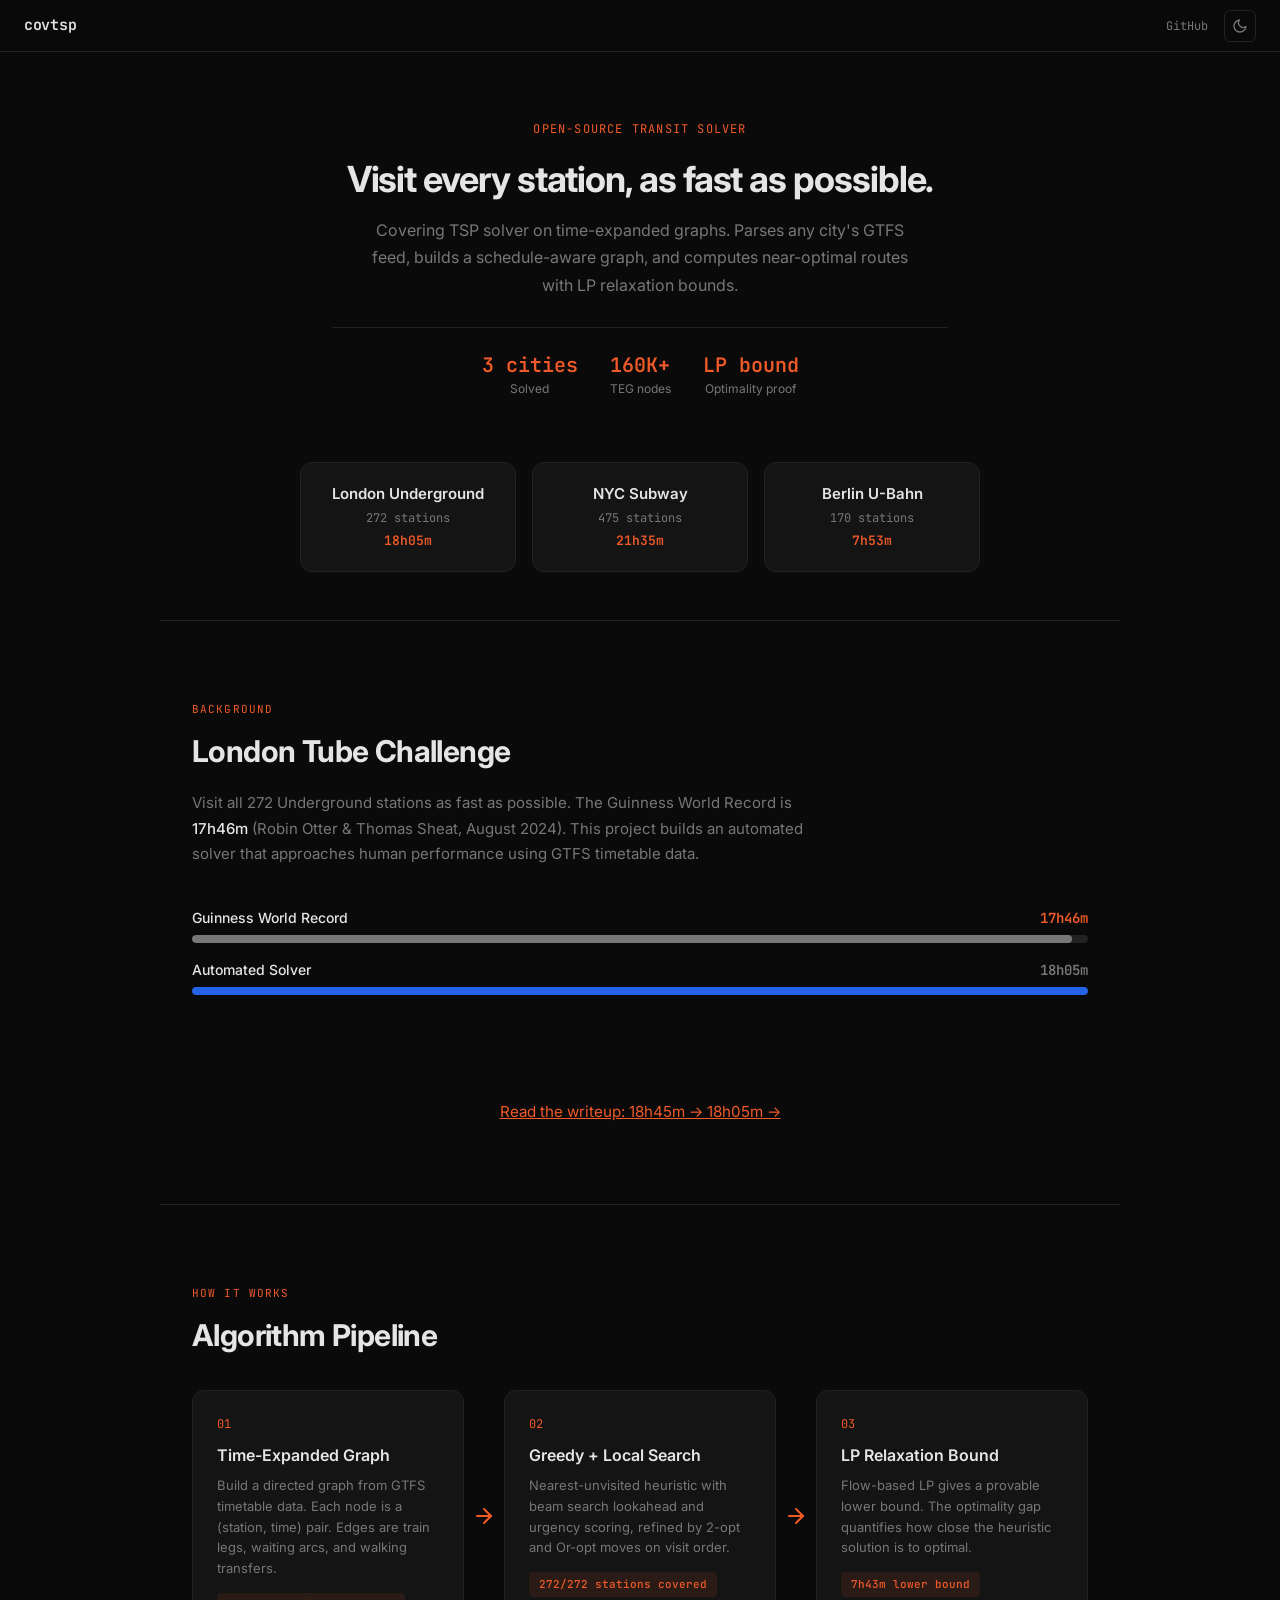
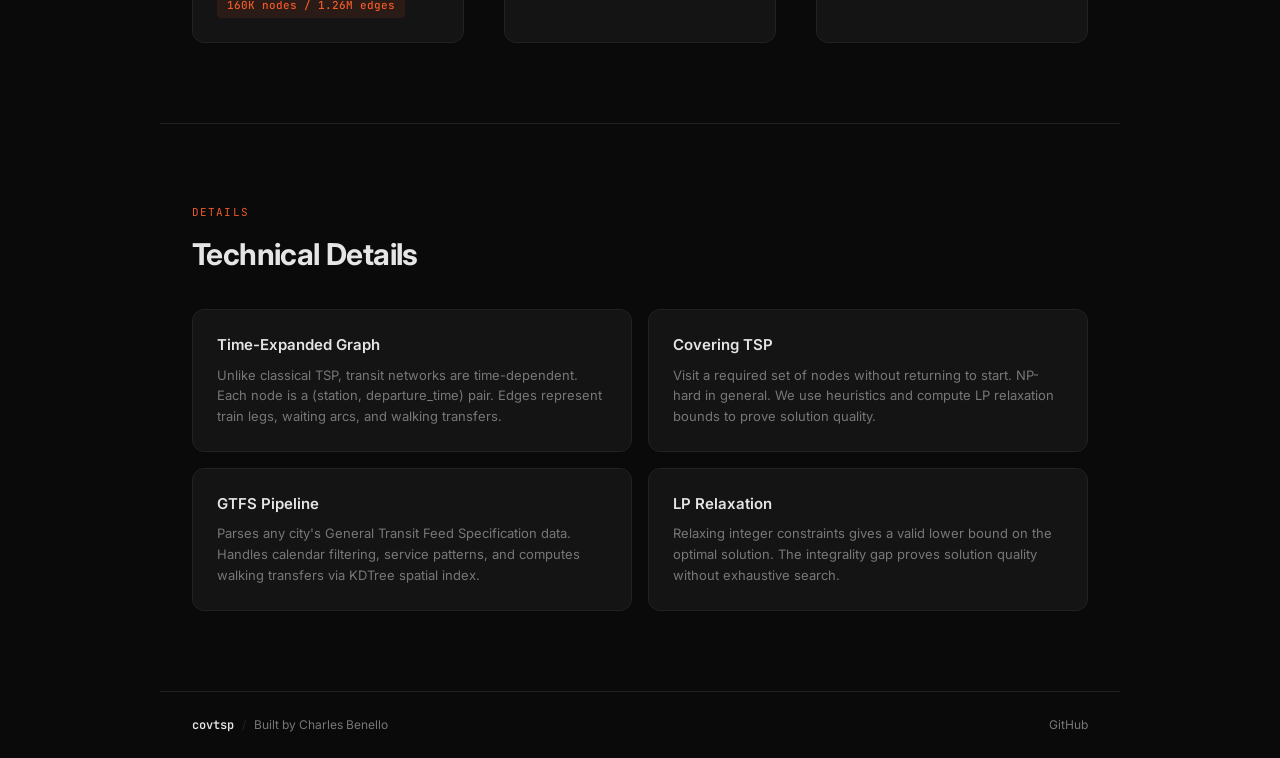
==== web/index.html @ 615c4a2a "Add blog post writeup + fix record times on website - Remove incorrect 13h40m claim from landing pag" ====
<!DOCTYPE html>
<html lang="en">
<head>
    <meta charset="UTF-8">
    <meta name="viewport" content="width=device-width, initial-scale=1.0">
    <title>covtsp — Transit Coverage Optimization</title>
    <meta name="description" content="Open-source Covering TSP solver for transit networks. Finds near-optimal routes through any city's GTFS data with LP relaxation bounds.">
    <meta property="og:title" content="covtsp — Transit Coverage Optimization">
    <meta property="og:description" content="Open-source Covering TSP solver for transit networks with provable quality bounds.">
    <meta property="og:type" content="website">
    <link rel="preconnect" href="https://fonts.googleapis.com">
    <link rel="preconnect" href="https://fonts.gstatic.com" crossorigin>
    <link href="https://fonts.googleapis.com/css2?family=Inter:wght@400;500;600;700&family=JetBrains+Mono:wght@400;500;600&display=swap" rel="stylesheet">
    <link rel="stylesheet" href="style.css">
</head>
<body data-theme="dark">
    <!-- Nav -->
    <nav class="nav">
        <a href="#" class="nav-brand">covtsp</a>
        <div class="nav-right">
            <a href="https://github.com/cmbenello/covtsp" class="nav-link">GitHub</a>
            <button id="theme-toggle" class="theme-btn" aria-label="Toggle theme">
                <svg class="icon-sun" width="16" height="16" viewBox="0 0 24 24" fill="none" stroke="currentColor" stroke-width="2" stroke-linecap="round" stroke-linejoin="round"><circle cx="12" cy="12" r="5"/><line x1="12" y1="1" x2="12" y2="3"/><line x1="12" y1="21" x2="12" y2="23"/><line x1="4.22" y1="4.22" x2="5.64" y2="5.64"/><line x1="18.36" y1="18.36" x2="19.78" y2="19.78"/><line x1="1" y1="12" x2="3" y2="12"/><line x1="21" y1="12" x2="23" y2="12"/><line x1="4.22" y1="19.78" x2="5.64" y2="18.36"/><line x1="18.36" y1="5.64" x2="19.78" y2="4.22"/></svg>
                <svg class="icon-moon" width="16" height="16" viewBox="0 0 24 24" fill="none" stroke="currentColor" stroke-width="2" stroke-linecap="round" stroke-linejoin="round"><path d="M21 12.79A9 9 0 1 1 11.21 3 7 7 0 0 0 21 12.79z"/></svg>
            </button>
        </div>
    </nav>

    <!-- Hero -->
    <section class="hero-compact">
        <div class="hero-tag">Open-Source Transit Solver</div>
        <h1 class="hero-title">Visit every station, as fast as possible.</h1>
        <p class="hero-desc">
            Covering TSP solver on time-expanded graphs. Parses any city's GTFS feed, builds a schedule-aware graph, and computes near-optimal routes with LP relaxation bounds.
        </p>
        <div class="hero-stats">
            <div class="hero-stat">
                <span class="hero-stat-value">3 cities</span>
                <span class="hero-stat-label">Solved</span>
            </div>
            <div class="hero-stat">
                <span class="hero-stat-value">160K+</span>
                <span class="hero-stat-label">TEG nodes</span>
            </div>
            <div class="hero-stat">
                <span class="hero-stat-value">LP bound</span>
                <span class="hero-stat-label">Optimality proof</span>
            </div>
        </div>
    </section>

    <!-- Cities — immediately visible -->
    <section class="section cities-section">
        <div class="city-grid">
            <a href="results.html?sample" class="city-card active">
                <h3>London Underground</h3>
                <span class="city-stat">272 stations</span>
                <span class="city-status solved">18h05m</span>
            </a>
            <a href="results.html?city=nyc" class="city-card active">
                <h3>NYC Subway</h3>
                <span class="city-stat">475 stations</span>
                <span class="city-status solved">21h35m</span>
            </a>
            <a href="results.html?city=berlin" class="city-card active" id="city-berlin">
                <h3>Berlin U-Bahn</h3>
                <span class="city-stat">170 stations</span>
                <span class="city-status solved">7h53m</span>
            </a>
        </div>
    </section>

    <!-- Record Comparison -->
    <section class="section record-section reveal">
        <div class="section-label">Background</div>
        <h2 class="section-title">London Tube Challenge</h2>
        <p class="section-desc">
            Visit all 272 Underground stations as fast as possible. The Guinness World Record is <strong>17h46m</strong> (Robin Otter &amp; Thomas Sheat, August 2024). This project builds an automated solver that approaches human performance using GTFS timetable data.
        </p>
        <div class="record-bars">
            <div class="record-row">
                <div class="record-info">
                    <span class="record-name">Guinness World Record</span>
                    <span class="record-time accent">17h46m</span>
                </div>
                <div class="record-bar">
                    <div class="record-bar-fill world-record" data-width="98.2"></div>
                </div>
            </div>
            <div class="record-row">
                <div class="record-info">
                    <span class="record-name">Automated Solver</span>
                    <span class="record-time">18h05m</span>
                </div>
                <div class="record-bar">
                    <div class="record-bar-fill solver" data-width="100"></div>
                </div>
            </div>
        </div>
    </section>

    <!-- Blog link -->
    <section class="section reveal" style="text-align: center; border-top: none; padding-top: 0;">
        <a href="blog.html" style="color: var(--accent); font-size: 0.95rem;">Read the writeup: 18h45m &rarr; 18h05m &rarr;</a>
    </section>

    <!-- Algorithm Pipeline -->
    <section class="section pipeline-section reveal">
        <div class="section-label">How It Works</div>
        <h2 class="section-title">Algorithm Pipeline</h2>
        <div class="pipeline">
            <div class="pipeline-step">
                <div class="step-num">01</div>
                <h3>Time-Expanded Graph</h3>
                <p>Build a directed graph from GTFS timetable data. Each node is a (station, time) pair. Edges are train legs, waiting arcs, and walking transfers.</p>
                <span class="step-stat">160K nodes / 1.26M edges</span>
            </div>
            <div class="pipeline-arrow">
                <svg width="24" height="24" viewBox="0 0 24 24" fill="none" stroke="var(--accent)" stroke-width="2" stroke-linecap="round" stroke-linejoin="round"><line x1="5" y1="12" x2="19" y2="12"/><polyline points="12 5 19 12 12 19"/></svg>
            </div>
            <div class="pipeline-step">
                <div class="step-num">02</div>
                <h3>Greedy + Local Search</h3>
                <p>Nearest-unvisited heuristic with beam search lookahead and urgency scoring, refined by 2-opt and Or-opt moves on visit order.</p>
                <span class="step-stat">272/272 stations covered</span>
            </div>
            <div class="pipeline-arrow">
                <svg width="24" height="24" viewBox="0 0 24 24" fill="none" stroke="var(--accent)" stroke-width="2" stroke-linecap="round" stroke-linejoin="round"><line x1="5" y1="12" x2="19" y2="12"/><polyline points="12 5 19 12 12 19"/></svg>
            </div>
            <div class="pipeline-step">
                <div class="step-num">03</div>
                <h3>LP Relaxation Bound</h3>
                <p>Flow-based LP gives a provable lower bound. The optimality gap quantifies how close the heuristic solution is to optimal.</p>
                <span class="step-stat">7h43m lower bound</span>
            </div>
        </div>
    </section>

    <!-- Technical Details -->
    <section class="section tech-section reveal">
        <div class="section-label">Details</div>
        <h2 class="section-title">Technical Details</h2>
        <div class="tech-grid">
            <div class="tech-card">
                <h4>Time-Expanded Graph</h4>
                <p>Unlike classical TSP, transit networks are time-dependent. Each node is a (station, departure_time) pair. Edges represent train legs, waiting arcs, and walking transfers.</p>
            </div>
            <div class="tech-card">
                <h4>Covering TSP</h4>
                <p>Visit a required set of nodes without returning to start. NP-hard in general. We use heuristics and compute LP relaxation bounds to prove solution quality.</p>
            </div>
            <div class="tech-card">
                <h4>GTFS Pipeline</h4>
                <p>Parses any city's General Transit Feed Specification data. Handles calendar filtering, service patterns, and computes walking transfers via KDTree spatial index.</p>
            </div>
            <div class="tech-card">
                <h4>LP Relaxation</h4>
                <p>Relaxing integer constraints gives a valid lower bound on the optimal solution. The integrality gap proves solution quality without exhaustive search.</p>
            </div>
        </div>
    </section>

    <!-- Footer -->
    <footer>
        <div class="footer-left">
            <span class="footer-brand">covtsp</span>
            <span class="footer-sep">/</span>
            <span>Built by Charles Benello</span>
        </div>
        <div class="footer-right">
            <a href="https://github.com/cmbenello/covtsp">GitHub</a>
        </div>
    </footer>

    <script src="index.js"></script>
</body>
</html>
---- web/style.css ----
/* covtsp — Dark/Light theme with portfolio-grade polish */

* { margin: 0; padding: 0; box-sizing: border-box; }

/* ── Theme variables ──────────────────────────────────────────── */

:root {
    --bg: #fafafa;
    --bg-alt: #f0f0f0;
    --white: #ffffff;
    --text: #1a1a1a;
    --muted: #888888;
    --border: #e5e5e5;
    --accent: #f05a28;
    --accent-hover: #d94f20;
    --accent-glow: rgba(240, 90, 40, 0.15);
    --row-hover: #f5f5f5;
    --card-bg: #ffffff;
    --nav-bg: rgba(255, 255, 255, 0.85);
    --code-bg: rgba(240, 90, 40, 0.08);
}

[data-theme="dark"] {
    --bg: #0a0a0a;
    --bg-alt: #111111;
    --white: #141414;
    --text: #e5e5e5;
    --muted: #777777;
    --border: #222222;
    --accent: #f05a28;
    --accent-hover: #ff6b3d;
    --accent-glow: rgba(240, 90, 40, 0.12);
    --row-hover: #1a1a1a;
    --card-bg: #141414;
    --nav-bg: rgba(10, 10, 10, 0.85);
    --code-bg: rgba(240, 90, 40, 0.1);
}

body {
    font-family: 'Inter', -apple-system, BlinkMacSystemFont, sans-serif;
    background: var(--bg);
    color: var(--text);
    line-height: 1.5;
    -webkit-font-smoothing: antialiased;
}

.hidden { display: none !important; }
.accent { color: var(--accent); }
.muted { color: var(--muted); }

/* ── Nav ──────────────────────────────────────────────────────── */

.nav {
    position: fixed;
    top: 0;
    width: 100%;
    z-index: 50;
    display: flex;
    align-items: center;
    justify-content: space-between;
    padding: 0 24px;
    height: 52px;
    background: var(--nav-bg);
    backdrop-filter: blur(16px);
    -webkit-backdrop-filter: blur(16px);
    border-bottom: 1px solid var(--border);
}

.nav-brand {
    font-family: 'JetBrains Mono', monospace;
    font-weight: 600;
    font-size: 15px;
    color: var(--text);
    text-decoration: none;
    letter-spacing: -0.02em;
}

.nav-right {
    display: flex;
    align-items: center;
    gap: 16px;
}

.nav-link {
    font-family: 'JetBrains Mono', monospace;
    font-size: 12px;
    color: var(--muted);
    text-decoration: none;
    transition: color 0.15s;
}

.nav-link:hover {
    color: var(--text);
}

.nav-meta {
    font-family: 'JetBrains Mono', monospace;
    font-size: 12px;
    color: var(--muted);
}

.nav-sep {
    font-size: 12px;
    color: var(--border);
}

.theme-btn {
    display: flex;
    align-items: center;
    justify-content: center;
    width: 32px;
    height: 32px;
    background: transparent;
    border: 1px solid var(--border);
    border-radius: 6px;
    color: var(--muted);
    cursor: pointer;
    transition: color 0.15s, border-color 0.15s;
}

.theme-btn:hover {
    color: var(--text);
    border-color: var(--muted);
}

[data-theme="dark"] .icon-sun { display: block; }
[data-theme="dark"] .icon-moon { display: none; }
[data-theme="light"] .icon-sun,
:root .icon-sun { display: none; }
[data-theme="light"] .icon-moon,
:root .icon-moon { display: block; }

/* ── Buttons ──────────────────────────────────────────────────── */

.btn-primary {
    display: inline-block;
    padding: 12px 28px;
    background: var(--accent);
    color: white;
    font-weight: 600;
    font-size: 14px;
    border-radius: 8px;
    cursor: pointer;
    border: none;
    text-decoration: none;
    transition: background 0.15s, transform 0.15s, box-shadow 0.15s;
}

.btn-primary:hover {
    background: var(--accent-hover);
    transform: translateY(-1px);
    box-shadow: 0 4px 16px rgba(240, 90, 40, 0.3);
}

.btn-secondary {
    display: inline-block;
    padding: 12px 28px;
    font-family: 'JetBrains Mono', monospace;
    font-size: 13px;
    font-weight: 500;
    background: transparent;
    color: var(--text);
    border: 1px solid var(--border);
    border-radius: 8px;
    cursor: pointer;
    text-decoration: none;
    transition: border-color 0.15s, transform 0.15s;
}

.btn-secondary:hover {
    border-color: var(--muted);
    transform: translateY(-1px);
}

.btn-export {
    font-family: 'JetBrains Mono', monospace;
    font-size: 11px;
    font-weight: 600;
    padding: 5px 12px;
    background: var(--text);
    color: var(--bg);
    border: none;
    border-radius: 6px;
    cursor: pointer;
    transition: opacity 0.15s;
}

.btn-export:hover { opacity: 0.8; }

/* ── Hero ─────────────────────────────────────────────────────── */

.hero-compact {
    max-width: 680px;
    margin: 0 auto;
    padding: 120px 32px 40px;
    text-align: center;
}

.hero-tag {
    font-family: 'JetBrains Mono', monospace;
    font-size: 12px;
    color: var(--accent);
    text-transform: uppercase;
    letter-spacing: 0.1em;
    margin-bottom: 20px;
}

.hero-title {
    font-size: 36px;
    font-weight: 700;
    line-height: 1.2;
    margin-bottom: 16px;
    letter-spacing: -0.03em;
}

.hero-desc {
    font-size: 16px;
    color: var(--muted);
    line-height: 1.7;
    margin-bottom: 28px;
    max-width: 560px;
    margin-left: auto;
    margin-right: auto;
}

.hero-stats {
    display: flex;
    gap: 32px;
    justify-content: center;
    padding-top: 24px;
    border-top: 1px solid var(--border);
}

.hero-stat {
    display: flex;
    flex-direction: column;
}

.hero-stat-value {
    font-family: 'JetBrains Mono', monospace;
    font-size: 20px;
    font-weight: 600;
    color: var(--accent);
    line-height: 1.3;
}

.hero-stat-label {
    font-size: 12px;
    color: var(--muted);
    margin-top: 2px;
}

/* ── Sections ─────────────────────────────────────────────────── */

.section {
    max-width: 960px;
    margin: 0 auto;
    padding: 80px 32px;
    border-top: 1px solid var(--border);
}

.section-label {
    font-family: 'JetBrains Mono', monospace;
    font-size: 11px;
    color: var(--accent);
    text-transform: uppercase;
    letter-spacing: 0.1em;
    margin-bottom: 12px;
}

.section-title {
    font-size: 30px;
    font-weight: 700;
    margin-bottom: 16px;
    letter-spacing: -0.02em;
}

.section-desc {
    font-size: 16px;
    color: var(--muted);
    line-height: 1.7;
    max-width: 640px;
    margin-bottom: 8px;
}

.section-desc strong {
    color: var(--text);
    font-weight: 600;
}

.section p {
    font-size: 15px;
    color: var(--muted);
    line-height: 1.7;
    margin-bottom: 12px;
}

.section p strong {
    color: var(--text);
    font-weight: 500;
}

/* ── Record Comparison ────────────────────────────────────────── */

.record-bars {
    margin: 40px 0 24px;
    display: flex;
    flex-direction: column;
    gap: 16px;
}

.record-row {
    display: flex;
    flex-direction: column;
    gap: 6px;
}

.record-info {
    display: flex;
    justify-content: space-between;
    align-items: baseline;
}

.record-name {
    font-size: 14px;
    font-weight: 500;
}

.record-time {
    font-family: 'JetBrains Mono', monospace;
    font-size: 14px;
    font-weight: 600;
    color: var(--muted);
}

.record-time.accent {
    color: var(--accent);
}

.record-bar {
    height: 8px;
    background: var(--border);
    border-radius: 4px;
    overflow: hidden;
}

.record-bar-fill {
    height: 100%;
    border-radius: 4px;
    width: 0;
    transition: width 1.2s cubic-bezier(0.25, 0.46, 0.45, 0.94);
}

.record-bar-fill.charles {
    background: var(--accent);
}

.record-bar-fill.world-record {
    background: var(--muted);
}

.record-bar-fill.solver {
    background: #2563eb;
}

.record-footnote {
    font-size: 14px;
    color: var(--muted);
    margin-top: 8px;
    font-style: italic;
}

/* ── Pipeline ─────────────────────────────────────────────────── */

.pipeline {
    display: flex;
    align-items: stretch;
    gap: 0;
    margin-top: 32px;
}

.pipeline-step {
    flex: 1;
    padding: 24px;
    background: var(--card-bg);
    border: 1px solid var(--border);
    border-radius: 12px;
    transition: border-color 0.2s;
}

.pipeline-step:hover {
    border-color: var(--accent);
}

.pipeline-arrow {
    display: flex;
    align-items: center;
    padding: 0 8px;
    flex-shrink: 0;
}

.step-num {
    font-family: 'JetBrains Mono', monospace;
    font-size: 12px;
    color: var(--accent);
    margin-bottom: 10px;
}

.pipeline-step h3 {
    font-size: 16px;
    font-weight: 600;
    margin-bottom: 8px;
}

.pipeline-step p {
    font-size: 13px;
    color: var(--muted);
    line-height: 1.6;
    margin: 0 0 12px;
}

.step-stat {
    display: inline-block;
    padding: 4px 10px;
    background: var(--code-bg);
    color: var(--accent);
    font-family: 'JetBrains Mono', monospace;
    font-size: 11px;
    font-weight: 500;
    border-radius: 4px;
}

/* ── Tech Grid ────────────────────────────────────────────────── */

.tech-grid {
    display: grid;
    grid-template-columns: repeat(2, 1fr);
    gap: 16px;
    margin-top: 32px;
}

.tech-card {
    padding: 24px;
    background: var(--card-bg);
    border: 1px solid var(--border);
    border-radius: 12px;
    transition: border-color 0.2s;
}

.tech-card:hover {
    border-color: var(--accent);
}

.tech-card h4 {
    font-size: 15px;
    font-weight: 600;
    margin-bottom: 8px;
}

.tech-card p {
    font-size: 13px;
    color: var(--muted);
    line-height: 1.6;
    margin: 0;
}

/* ── City Grid ────────────────────────────────────────────────── */

.cities-section {
    padding-top: 24px !important;
    padding-bottom: 48px !important;
    border-top: none !important;
}

.city-grid {
    display: grid;
    grid-template-columns: repeat(3, 1fr);
    gap: 16px;
    max-width: 680px;
    margin: 0 auto;
}

.city-card {
    padding: 20px 16px;
    background: var(--card-bg);
    border: 1px solid var(--border);
    border-radius: 12px;
    text-align: center;
    text-decoration: none;
    color: var(--text);
    transition: transform 0.2s, border-color 0.2s, box-shadow 0.2s;
    display: flex;
    flex-direction: column;
    align-items: center;
    gap: 4px;
}

.city-card:hover {
    transform: translateY(-4px);
    border-color: var(--accent);
    box-shadow: 0 8px 24px var(--accent-glow);
}

.city-card.upcoming {
    opacity: 0.5;
    cursor: default;
}

.city-card.upcoming:hover {
    transform: none;
    border-color: var(--border);
    box-shadow: none;
}

.city-card h3 {
    font-size: 15px;
    font-weight: 600;
}

.city-stat {
    font-family: 'JetBrains Mono', monospace;
    font-size: 12px;
    color: var(--muted);
}

.city-status {
    font-family: 'JetBrains Mono', monospace;
    font-size: 13px;
    font-weight: 600;
}

.city-status.solved {
    color: var(--accent);
}

.city-status.pending {
    color: var(--muted);
    font-weight: 400;
    font-size: 12px;
}

/* ── Footer ───────────────────────────────────────────────────── */

footer {
    max-width: 960px;
    margin: 0 auto;
    padding: 24px 32px;
    border-top: 1px solid var(--border);
    display: flex;
    justify-content: space-between;
    align-items: center;
    font-size: 12px;
    color: var(--muted);
}

.footer-left {
    display: flex;
    align-items: center;
    gap: 8px;
}

.footer-brand {
    font-family: 'JetBrains Mono', monospace;
    font-weight: 600;
    color: var(--text);
}

.footer-sep {
    color: var(--border);
}

footer a {
    color: var(--muted);
    text-decoration: none;
    transition: color 0.15s;
}

footer a:hover { color: var(--text); }

/* ── Scroll Reveal ────────────────────────────────────────────── */

.reveal {
    opacity: 0;
    transform: translateY(24px);
    transition: opacity 0.7s ease, transform 0.7s ease;
}

.reveal.visible {
    opacity: 1;
    transform: translateY(0);
}

/* ── Responsive ───────────────────────────────────────────────── */

@media (max-width: 900px) {
    .pipeline {
        flex-direction: column;
        gap: 12px;
    }

    .pipeline-arrow {
        display: none;
    }

    .tech-grid {
        grid-template-columns: 1fr;
    }
}

@media (max-width: 640px) {
    .hero-compact {
        padding: 100px 20px 32px;
    }

    .hero-title {
        font-size: 28px;
    }

    .section-title {
        font-size: 24px;
    }

    .hero-stats {
        flex-direction: column;
        gap: 12px;
        align-items: center;
    }

    .city-grid {
        grid-template-columns: 1fr;
        max-width: 300px;
    }

    .section {
        padding: 60px 20px;
    }

    footer {
        flex-direction: column;
        gap: 8px;
        text-align: center;
    }
}

@media (max-width: 480px) {
    .hero-title {
        font-size: 24px;
    }

    .nav {
        padding: 0 16px;
    }

    .nav-right {
        gap: 10px;
    }
}

/* ══════════════════════════════════════════════════════════════════
   Results page styles (results.html)
   ══════════════════════════════════════════════════════════════════ */

/* ── Loader ───────────────────────────────────────────────────── */

.loader {
    position: fixed;
    inset: 0;
    display: flex;
    align-items: center;
    justify-content: center;
    background: var(--bg);
    z-index: 40;
}

.loader-inner {
    text-align: center;
    max-width: 400px;
    padding: 0 24px;
}

.loader-title {
    font-size: 28px;
    font-weight: 700;
    margin-bottom: 8px;
}

.loader-hint {
    font-size: 13px;
    color: var(--muted);
    margin-bottom: 24px;
}

.loader-hint code {
    font-family: 'JetBrains Mono', monospace;
    font-size: 11px;
    background: var(--card-bg);
    border: 1px solid var(--border);
    padding: 2px 6px;
    border-radius: 4px;
}

/* ── Map ──────────────────────────────────────────────────────── */

#map {
    width: 100%;
    height: 60vh;
    min-height: 350px;
    margin-top: 52px;
}

.leaflet-control-attribution { font-size: 9px !important; opacity: 0.6; }

/* ── Stats bar ────────────────────────────────────────────────── */

.stats-bar {
    display: flex;
    align-items: center;
    justify-content: center;
    gap: 0;
    padding: 16px 24px;
    background: var(--white);
    border-bottom: 1px solid var(--border);
}

.stat {
    display: flex;
    flex-direction: column;
    align-items: center;
    padding: 0 28px;
}

.stat-value {
    font-family: 'JetBrains Mono', monospace;
    font-size: 22px;
    font-weight: 600;
    line-height: 1.2;
}

.stat-label {
    font-size: 11px;
    color: var(--muted);
    text-transform: uppercase;
    letter-spacing: 0.05em;
    margin-top: 2px;
}

.stat-divider {
    width: 1px;
    height: 32px;
    background: var(--border);
}

/* ── Watermark (export only) ──────────────────────────────────── */

.watermark {
    padding: 8px 16px;
    text-align: center;
    background: var(--white);
    font-family: 'JetBrains Mono', monospace;
    font-size: 11px;
    color: var(--muted);
}

.watermark-sep {
    margin: 0 8px;
    color: var(--border);
}

/* ── Animation controls ───────────────────────────────────────── */

.anim-bar {
    display: flex;
    align-items: center;
    justify-content: center;
    gap: 12px;
    padding: 8px 20px;
    background: var(--white);
    border-bottom: 1px solid var(--border);
}

.btn-play {
    font-family: 'JetBrains Mono', monospace;
    font-size: 11px;
    font-weight: 600;
    padding: 5px 16px;
    min-width: 64px;
    background: var(--accent);
    color: white;
    border: none;
    border-radius: 6px;
    cursor: pointer;
    transition: background 0.15s;
}

.btn-play:hover { background: var(--accent-hover); }

.anim-slider {
    width: 100px;
    height: 4px;
    -webkit-appearance: none;
    appearance: none;
    background: var(--border);
    border-radius: 2px;
    outline: none;
}

.anim-slider::-webkit-slider-thumb {
    -webkit-appearance: none;
    width: 14px;
    height: 14px;
    background: var(--accent);
    border-radius: 50%;
    cursor: pointer;
}

.anim-label {
    font-family: 'JetBrains Mono', monospace;
    font-size: 11px;
    color: var(--text);
    min-width: 24px;
}

/* ── Meta bar ─────────────────────────────────────────────────── */

.meta-bar {
    display: flex;
    gap: 24px;
    padding: 8px 20px;
    font-size: 12px;
    color: var(--muted);
    border-bottom: 1px solid var(--border);
    background: var(--bg);
}

.meta-bar strong {
    font-family: 'JetBrains Mono', monospace;
    color: var(--text);
    font-weight: 500;
}

/* ── Timeline ─────────────────────────────────────────────────── */

.timeline-section {
    max-width: 900px;
    margin: 0 auto;
    padding: 0 20px 40px;
}

.timeline-header {
    display: grid;
    grid-template-columns: 40px 64px 1fr 140px;
    gap: 8px;
    padding: 12px 12px 8px;
    font-size: 11px;
    font-weight: 600;
    color: var(--muted);
    text-transform: uppercase;
    letter-spacing: 0.05em;
    border-bottom: 1px solid var(--border);
}

.timeline-list {
    max-height: 50vh;
    overflow-y: auto;
}

.timeline-row {
    display: grid;
    grid-template-columns: 40px 64px 1fr 140px;
    gap: 8px;
    padding: 8px 12px;
    font-size: 13px;
    border-bottom: 1px solid var(--border);
    cursor: default;
    transition: background 0.1s;
}

.timeline-row:hover {
    background: var(--row-hover);
}

.timeline-row.active {
    background: var(--accent-glow);
}

.timeline-row.walk-row {
    color: var(--muted);
    font-style: italic;
    font-size: 12px;
}

.tr-num {
    font-family: 'JetBrains Mono', monospace;
    font-size: 11px;
    color: var(--muted);
}

.tr-time {
    font-family: 'JetBrains Mono', monospace;
    font-size: 12px;
}

.tr-station {
    font-weight: 500;
}

.tr-line {
    font-size: 12px;
    color: var(--muted);
}

.line-dot {
    display: inline-block;
    width: 8px;
    height: 8px;
    border-radius: 50%;
    margin-right: 6px;
    vertical-align: middle;
}

/* ── Map markers ──────────────────────────────────────────────── */

.station-dot {
    width: 6px;
    height: 6px;
    background: #bbb;
    border-radius: 50%;
    border: 1px solid white;
}

.station-start {
    width: 10px;
    height: 10px;
    background: #22c55e;
    border-radius: 50%;
    border: 2px solid white;
    box-shadow: 0 0 4px rgba(34, 197, 94, 0.4);
}

.station-end {
    width: 10px;
    height: 10px;
    background: var(--accent);
    border-radius: 50%;
    border: 2px solid white;
    box-shadow: 0 0 4px rgba(240, 90, 40, 0.4);
}

.anim-head {
    width: 10px;
    height: 10px;
    background: var(--accent);
    border-radius: 50%;
    border: 2px solid white;
    box-shadow: 0 0 8px rgba(240, 90, 40, 0.6);
    animation: pulse-head 1s ease-in-out infinite;
}

@keyframes pulse-head {
    0%, 100% { transform: scale(1); }
    50% { transform: scale(1.3); }
}

/* ── Scrollbar ────────────────────────────────────────────────── */

.timeline-list::-webkit-scrollbar { width: 4px; }
.timeline-list::-webkit-scrollbar-track { background: transparent; }
.timeline-list::-webkit-scrollbar-thumb { background: var(--border); border-radius: 2px; }

/* ── Results page responsive ──────────────────────────────────── */

@media (max-width: 640px) {
    .stats-bar { flex-wrap: wrap; gap: 8px; }
    .stat { padding: 4px 16px; }
    .stat-value { font-size: 18px; }
    .stat-divider { display: none; }
    .timeline-header, .timeline-row {
        grid-template-columns: 32px 56px 1fr 100px;
    }
}
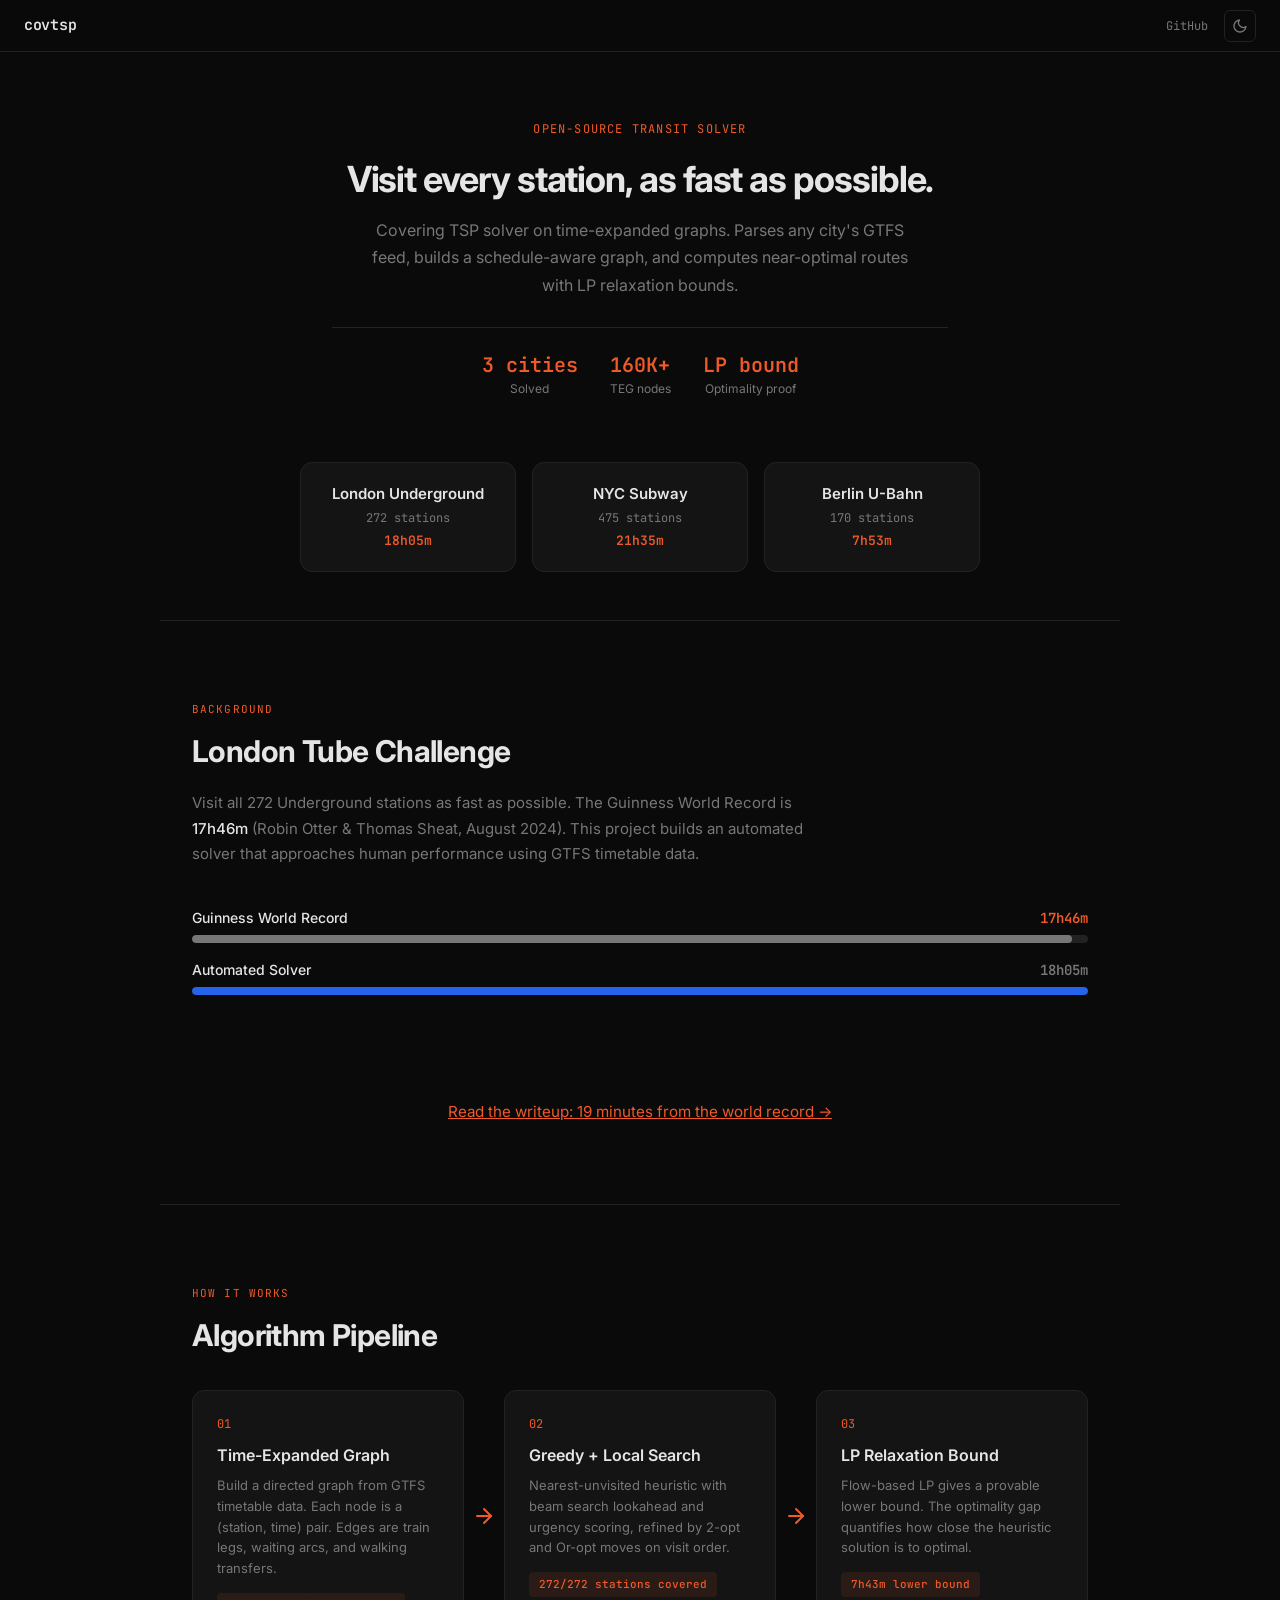
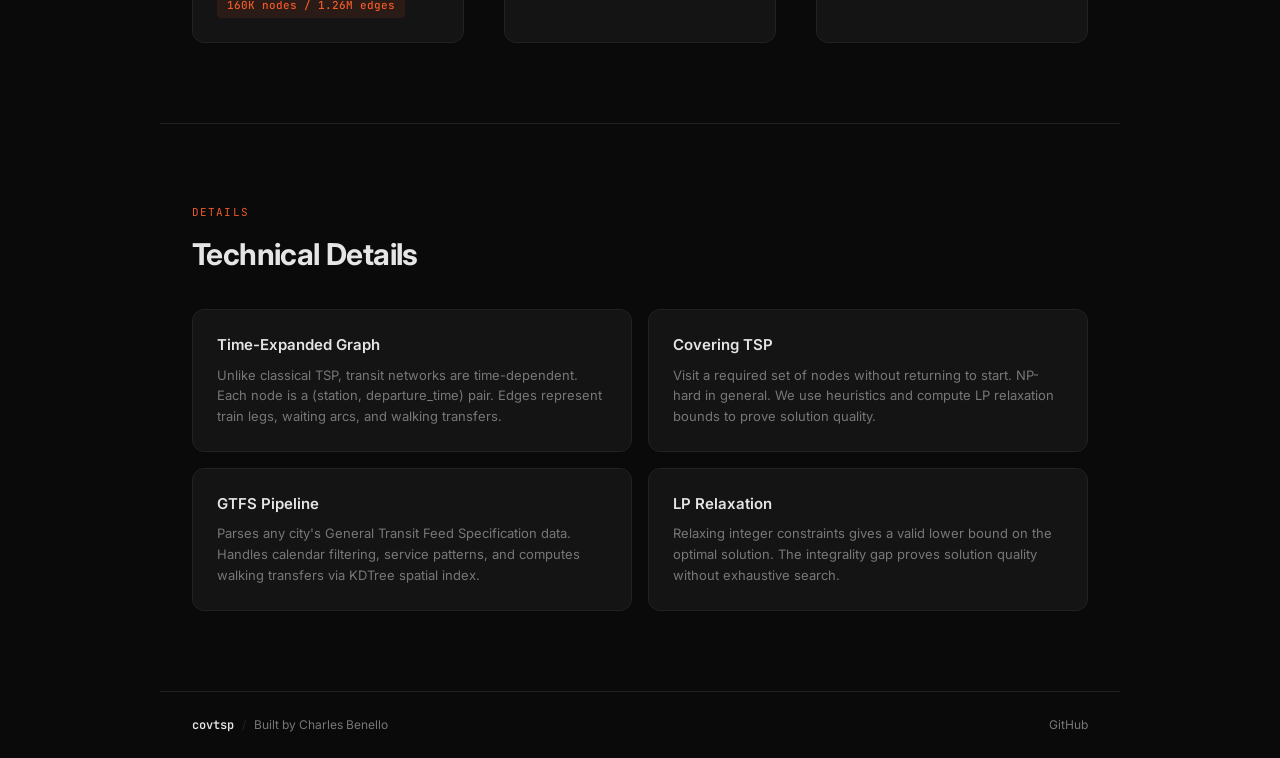
==== commit 0505619e: "Rewrite blog post: tighter, more technical, better diagrams - New title: "19 Minutes from the World " ====
--- a/web/index.html
+++ b/web/index.html
@@ -101,7 +101,7 @@
 
     <!-- Blog link -->
     <section class="section reveal" style="text-align: center; border-top: none; padding-top: 0;">
-        <a href="blog.html" style="color: var(--accent); font-size: 0.95rem;">Read the writeup: 18h45m &rarr; 18h05m &rarr;</a>
+        <a href="blog.html" style="color: var(--accent); font-size: 0.95rem;">Read the writeup: 19 minutes from the world record &rarr;</a>
     </section>
 
     <!-- Algorithm Pipeline -->
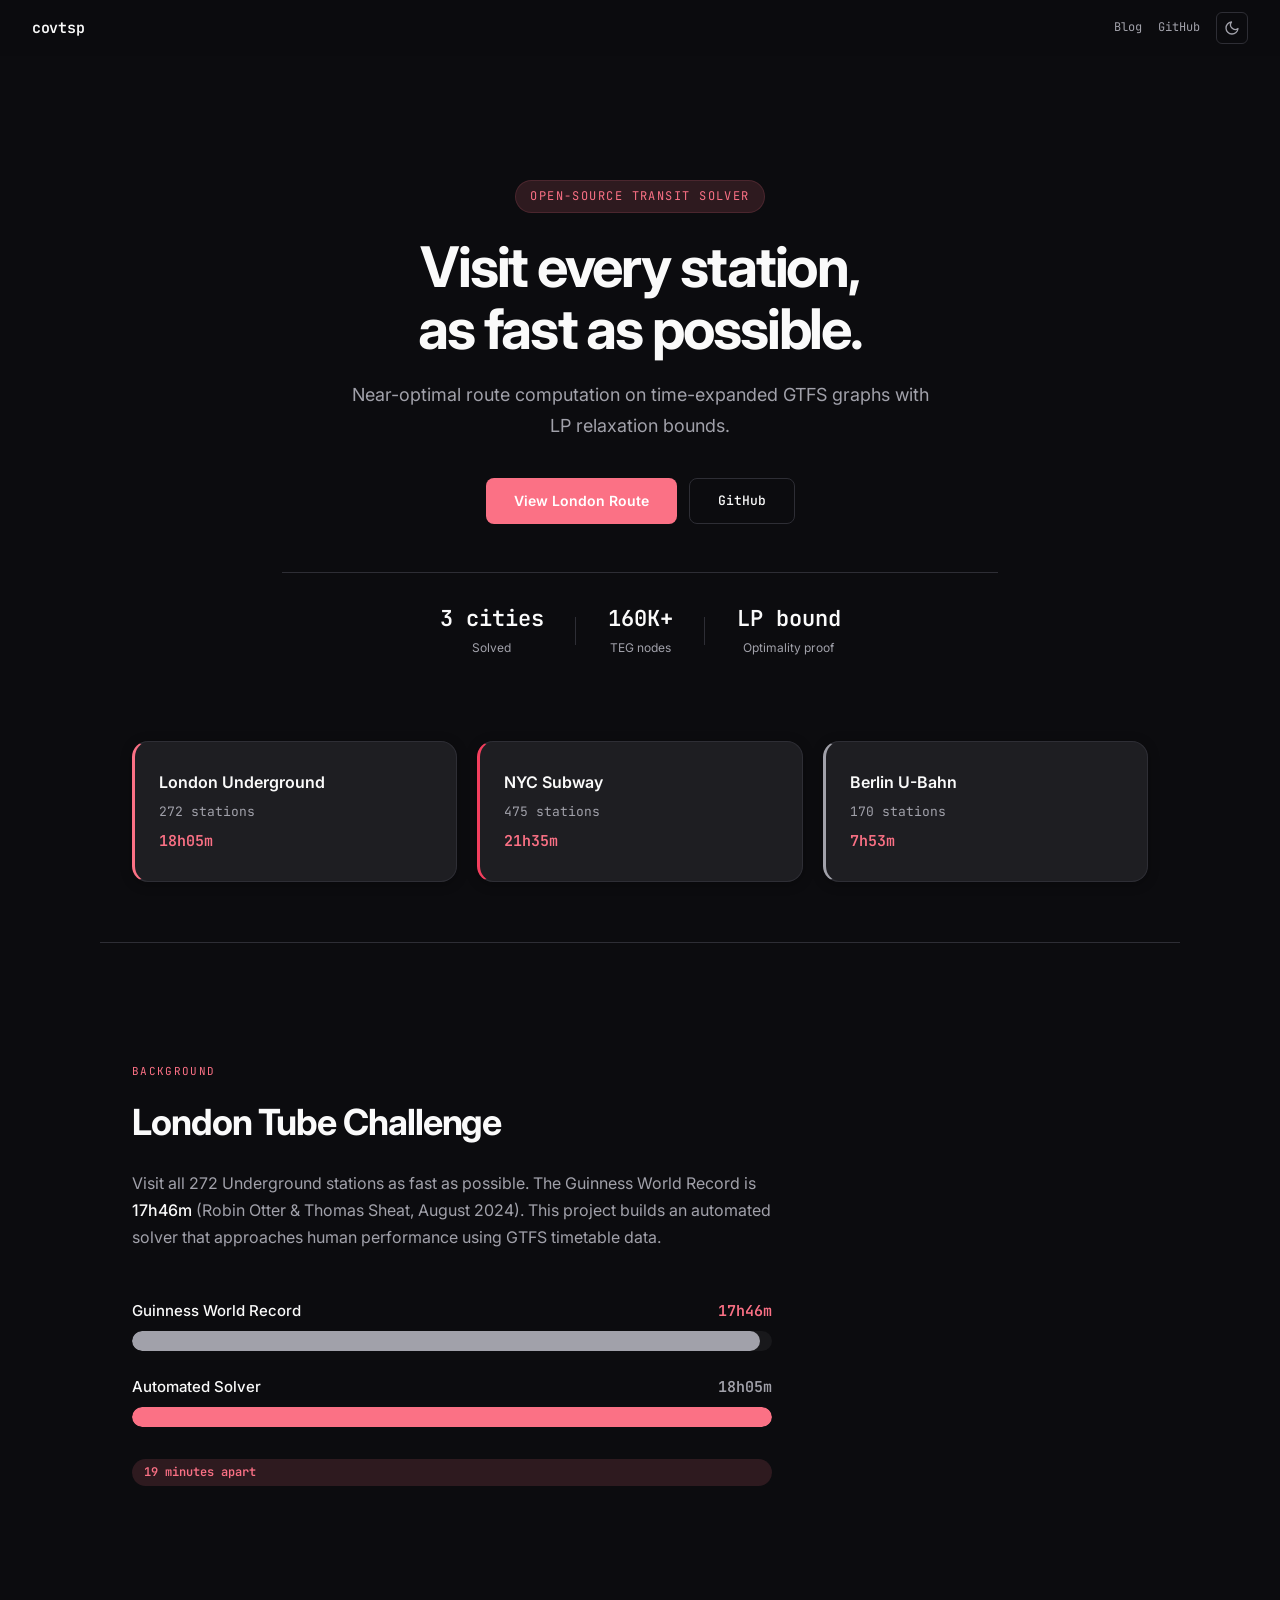
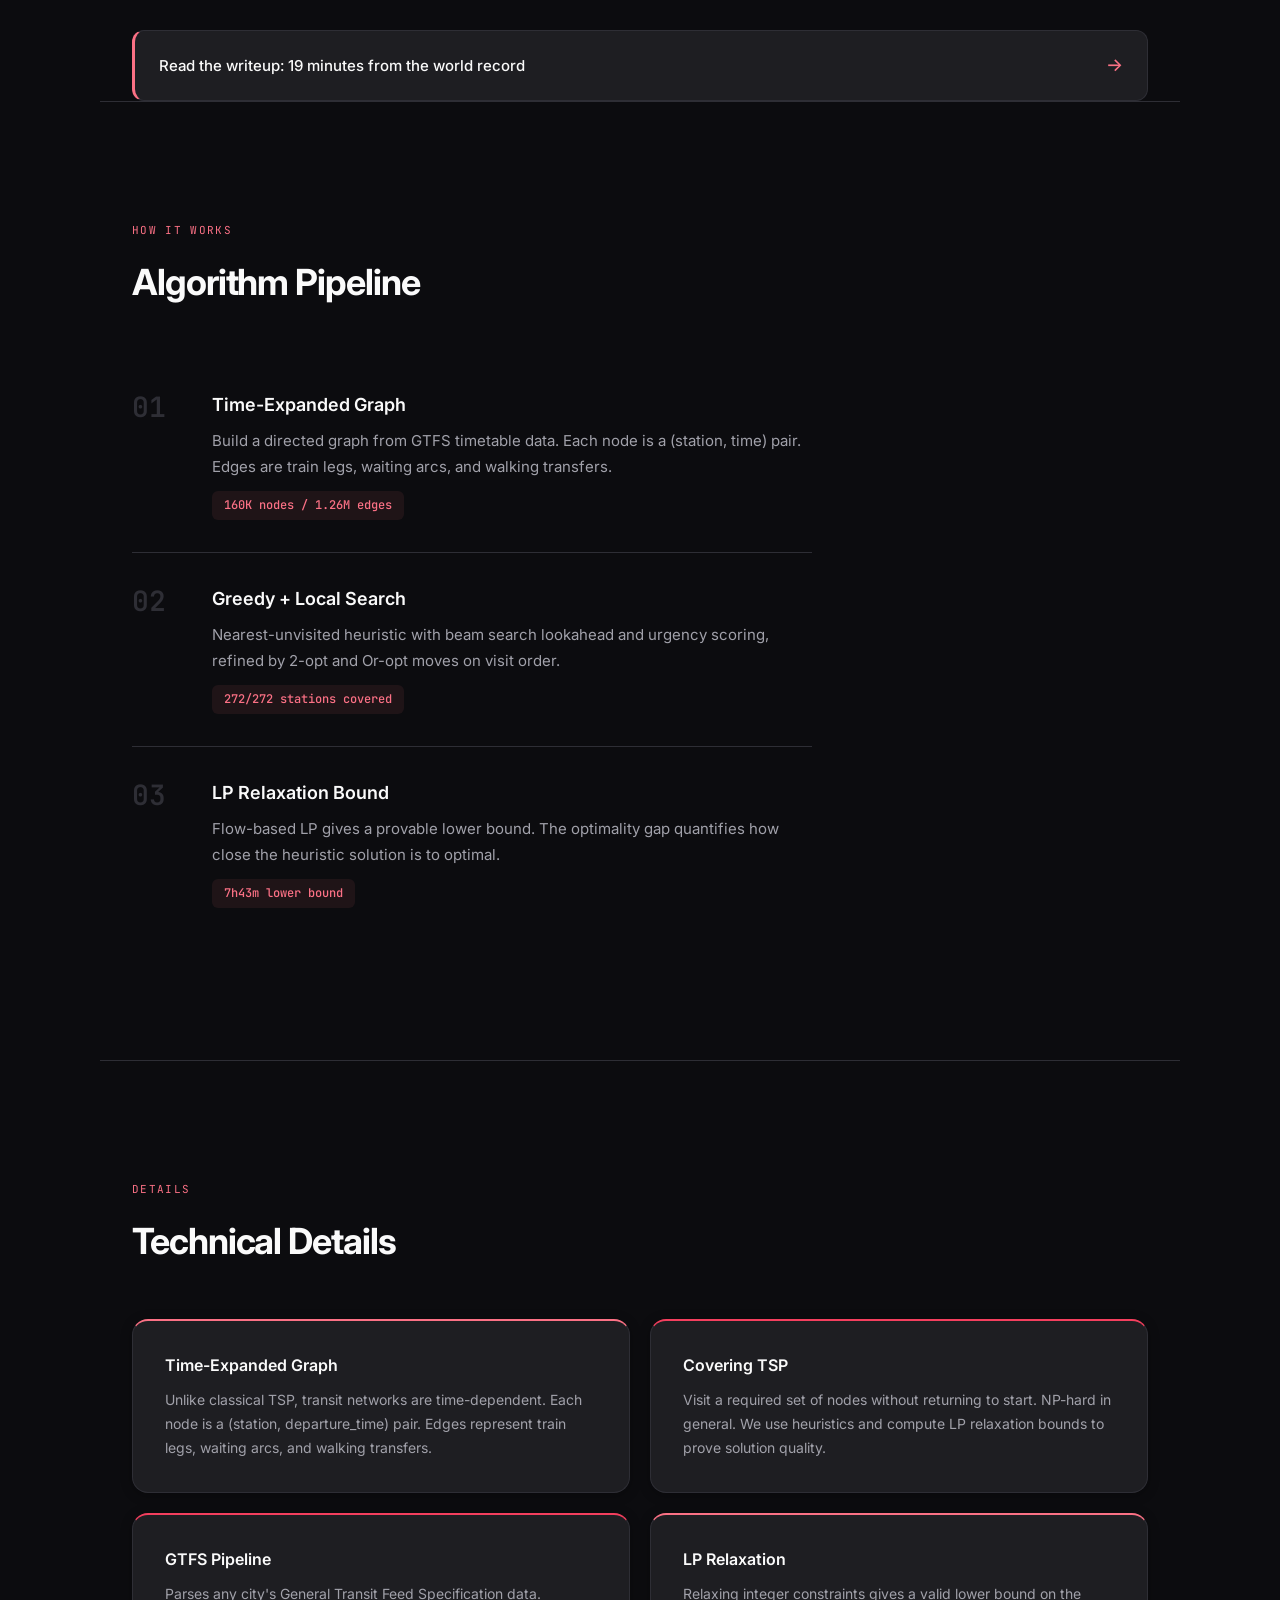
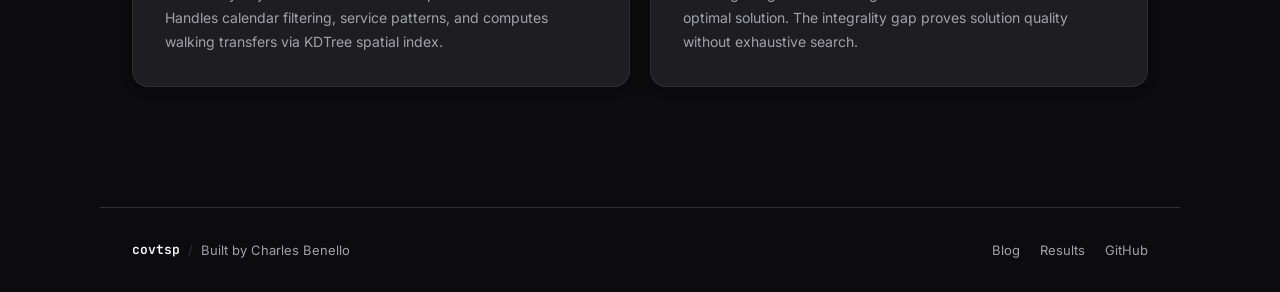
==== commit b19b5cb9: "Add ASCII video background + multi-transit routing + record time fixes - Add live ASCII art backgrou" ====
--- a/web/index.html
+++ b/web/index.html
@@ -15,9 +15,10 @@
 </head>
 <body data-theme="dark">
     <!-- Nav -->
-    <nav class="nav">
+    <nav class="nav" id="main-nav">
         <a href="#" class="nav-brand">covtsp</a>
         <div class="nav-right">
+            <a href="blog.html" class="nav-link">Blog</a>
             <a href="https://github.com/cmbenello/covtsp" class="nav-link">GitHub</a>
             <button id="theme-toggle" class="theme-btn" aria-label="Toggle theme">
                 <svg class="icon-sun" width="16" height="16" viewBox="0 0 24 24" fill="none" stroke="currentColor" stroke-width="2" stroke-linecap="round" stroke-linejoin="round"><circle cx="12" cy="12" r="5"/><line x1="12" y1="1" x2="12" y2="3"/><line x1="12" y1="21" x2="12" y2="23"/><line x1="4.22" y1="4.22" x2="5.64" y2="5.64"/><line x1="18.36" y1="18.36" x2="19.78" y2="19.78"/><line x1="1" y1="12" x2="3" y2="12"/><line x1="21" y1="12" x2="23" y2="12"/><line x1="4.22" y1="19.78" x2="5.64" y2="18.36"/><line x1="18.36" y1="5.64" x2="19.78" y2="4.22"/></svg>
@@ -26,46 +27,58 @@
         </div>
     </nav>
 
+    <!-- ASCII Background (full page) -->
+    <canvas id="ascii-bg" aria-hidden="true"></canvas>
+
     <!-- Hero -->
-    <section class="hero-compact">
-        <div class="hero-tag">Open-Source Transit Solver</div>
-        <h1 class="hero-title">Visit every station, as fast as possible.</h1>
-        <p class="hero-desc">
-            Covering TSP solver on time-expanded graphs. Parses any city's GTFS feed, builds a schedule-aware graph, and computes near-optimal routes with LP relaxation bounds.
-        </p>
-        <div class="hero-stats">
-            <div class="hero-stat">
-                <span class="hero-stat-value">3 cities</span>
-                <span class="hero-stat-label">Solved</span>
+    <div class="hero-wrapper">
+        <section class="hero-compact">
+            <div class="hero-tag">Open-Source Transit Solver</div>
+            <h1 class="hero-title">Visit every station,<br>as fast as possible.</h1>
+            <p class="hero-desc">
+                Near-optimal route computation on time-expanded GTFS graphs with LP relaxation bounds.
+            </p>
+            <div class="hero-cta">
+                <a href="results.html?sample" class="btn-primary">View London Route</a>
+                <a href="https://github.com/cmbenello/covtsp" class="btn-secondary">GitHub</a>
             </div>
-            <div class="hero-stat">
-                <span class="hero-stat-value">160K+</span>
-                <span class="hero-stat-label">TEG nodes</span>
+            <div class="hero-stats">
+                <div class="hero-stat">
+                    <span class="hero-stat-value">3 cities</span>
+                    <span class="hero-stat-label">Solved</span>
+                </div>
+                <div class="hero-stat">
+                    <span class="hero-stat-value">160K+</span>
+                    <span class="hero-stat-label">TEG nodes</span>
+                </div>
+                <div class="hero-stat">
+                    <span class="hero-stat-value">LP bound</span>
+                    <span class="hero-stat-label">Optimality proof</span>
+                </div>
             </div>
-            <div class="hero-stat">
-                <span class="hero-stat-value">LP bound</span>
-                <span class="hero-stat-label">Optimality proof</span>
-            </div>
-        </div>
-    </section>
+        </section>
+    </div>
 
-    <!-- Cities — immediately visible -->
+    <!-- Cities -->
     <section class="section cities-section">
         <div class="city-grid">
             <a href="results.html?sample" class="city-card active">
                 <h3>London Underground</h3>
                 <span class="city-stat">272 stations</span>
                 <span class="city-status solved">18h05m</span>
+                <span class="card-arrow">&rarr;</span>
             </a>
             <a href="results.html?city=nyc" class="city-card active">
                 <h3>NYC Subway</h3>
                 <span class="city-stat">475 stations</span>
                 <span class="city-status solved">21h35m</span>
+                <span class="card-arrow">&rarr;</span>
             </a>
             <a href="results.html?city=berlin" class="city-card active" id="city-berlin">
                 <h3>Berlin U-Bahn</h3>
                 <span class="city-stat">170 stations</span>
                 <span class="city-status solved">7h53m</span>
+                <span class="card-arrow">&rarr;</span>
             </a>
         </div>
     </section>
@@ -96,12 +109,16 @@
                     <div class="record-bar-fill solver" data-width="100"></div>
                 </div>
             </div>
+            <span class="record-gap-badge">19 minutes apart</span>
         </div>
     </section>
 
     <!-- Blog link -->
-    <section class="section reveal" style="text-align: center; border-top: none; padding-top: 0;">
-        <a href="blog.html" style="color: var(--accent); font-size: 0.95rem;">Read the writeup: 19 minutes from the world record &rarr;</a>
+    <section class="blog-callout reveal">
+        <a href="blog.html">
+            <span>Read the writeup: 19 minutes from the world record</span>
+            <span class="callout-arrow">&rarr;</span>
+        </a>
     </section>
 
     <!-- Algorithm Pipeline -->
@@ -111,27 +128,27 @@
         <div class="pipeline">
             <div class="pipeline-step">
                 <div class="step-num">01</div>
-                <h3>Time-Expanded Graph</h3>
-                <p>Build a directed graph from GTFS timetable data. Each node is a (station, time) pair. Edges are train legs, waiting arcs, and walking transfers.</p>
-                <span class="step-stat">160K nodes / 1.26M edges</span>
-            </div>
-            <div class="pipeline-arrow">
-                <svg width="24" height="24" viewBox="0 0 24 24" fill="none" stroke="var(--accent)" stroke-width="2" stroke-linecap="round" stroke-linejoin="round"><line x1="5" y1="12" x2="19" y2="12"/><polyline points="12 5 19 12 12 19"/></svg>
+                <div class="step-content">
+                    <h3>Time-Expanded Graph</h3>
+                    <p>Build a directed graph from GTFS timetable data. Each node is a (station, time) pair. Edges are train legs, waiting arcs, and walking transfers.</p>
+                    <span class="step-stat">160K nodes / 1.26M edges</span>
+                </div>
             </div>
             <div class="pipeline-step">
                 <div class="step-num">02</div>
-                <h3>Greedy + Local Search</h3>
-                <p>Nearest-unvisited heuristic with beam search lookahead and urgency scoring, refined by 2-opt and Or-opt moves on visit order.</p>
-                <span class="step-stat">272/272 stations covered</span>
-            </div>
-            <div class="pipeline-arrow">
-                <svg width="24" height="24" viewBox="0 0 24 24" fill="none" stroke="var(--accent)" stroke-width="2" stroke-linecap="round" stroke-linejoin="round"><line x1="5" y1="12" x2="19" y2="12"/><polyline points="12 5 19 12 12 19"/></svg>
+                <div class="step-content">
+                    <h3>Greedy + Local Search</h3>
+                    <p>Nearest-unvisited heuristic with beam search lookahead and urgency scoring, refined by 2-opt and Or-opt moves on visit order.</p>
+                    <span class="step-stat">272/272 stations covered</span>
+                </div>
             </div>
             <div class="pipeline-step">
                 <div class="step-num">03</div>
-                <h3>LP Relaxation Bound</h3>
-                <p>Flow-based LP gives a provable lower bound. The optimality gap quantifies how close the heuristic solution is to optimal.</p>
-                <span class="step-stat">7h43m lower bound</span>
+                <div class="step-content">
+                    <h3>LP Relaxation Bound</h3>
+                    <p>Flow-based LP gives a provable lower bound. The optimality gap quantifies how close the heuristic solution is to optimal.</p>
+                    <span class="step-stat">7h43m lower bound</span>
+                </div>
             </div>
         </div>
     </section>
@@ -167,11 +184,15 @@
             <span class="footer-sep">/</span>
             <span>Built by Charles Benello</span>
         </div>
-        <div class="footer-right">
+        <div class="footer-links">
+            <a href="blog.html">Blog</a>
+            <a href="results.html?sample">Results</a>
             <a href="https://github.com/cmbenello/covtsp">GitHub</a>
         </div>
     </footer>
 
+    <script src="aalib.js"></script>
+    <script src="ascii-bg.js"></script>
     <script src="index.js"></script>
 </body>
 </html>
--- a/web/style.css
+++ b/web/style.css
@@ -1,47 +1,53 @@
-/* covtsp — Dark/Light theme with portfolio-grade polish */
+/* covtsp — Minimal & Elegant Redesign */
 
 * { margin: 0; padding: 0; box-sizing: border-box; }
 
 /* ── Theme variables ──────────────────────────────────────────── */
 
 :root {
-    --bg: #fafafa;
-    --bg-alt: #f0f0f0;
-    --white: #ffffff;
-    --text: #1a1a1a;
-    --muted: #888888;
-    --border: #e5e5e5;
-    --accent: #f05a28;
-    --accent-hover: #d94f20;
-    --accent-glow: rgba(240, 90, 40, 0.15);
-    --row-hover: #f5f5f5;
-    --card-bg: #ffffff;
-    --nav-bg: rgba(255, 255, 255, 0.85);
-    --code-bg: rgba(240, 90, 40, 0.08);
+    --bg: #FAFAFA;
+    --bg-alt: #F4F4F5;
+    --white: #FFFFFF;
+    --text: #18181B;
+    --muted: #71717A;
+    --border: #E4E4E7;
+    --accent: #F43F5E;
+    --accent-hover: #E11D48;
+    --accent-glow: rgba(244, 63, 94, 0.12);
+    --accent-secondary: #FB7185;
+    --accent-secondary-glow: rgba(251, 113, 133, 0.10);
+    --row-hover: #F4F4F5;
+    --card-bg: #FFFFFF;
+    --nav-bg: rgba(250, 250, 250, 0.85);
+    --code-bg: rgba(244, 63, 94, 0.06);
 }
 
 [data-theme="dark"] {
-    --bg: #0a0a0a;
-    --bg-alt: #111111;
-    --white: #141414;
-    --text: #e5e5e5;
-    --muted: #777777;
-    --border: #222222;
-    --accent: #f05a28;
-    --accent-hover: #ff6b3d;
-    --accent-glow: rgba(240, 90, 40, 0.12);
-    --row-hover: #1a1a1a;
-    --card-bg: #141414;
-    --nav-bg: rgba(10, 10, 10, 0.85);
-    --code-bg: rgba(240, 90, 40, 0.1);
+    --bg: #0C0C0F;
+    --bg-alt: #18181B;
+    --white: #1E1E22;
+    --text: #FAFAFA;
+    --muted: #A1A1AA;
+    --border: #2E2E35;
+    --accent: #FB7185;
+    --accent-hover: #FDA4AF;
+    --accent-glow: rgba(251, 113, 133, 0.14);
+    --accent-secondary: #F43F5E;
+    --accent-secondary-glow: rgba(244, 63, 94, 0.12);
+    --row-hover: #222228;
+    --card-bg: #1E1E22;
+    --nav-bg: rgba(12, 12, 15, 0.92);
+    --code-bg: rgba(251, 113, 133, 0.08);
 }
 
 body {
     font-family: 'Inter', -apple-system, BlinkMacSystemFont, sans-serif;
     background: var(--bg);
     color: var(--text);
-    line-height: 1.5;
+    line-height: 1.6;
     -webkit-font-smoothing: antialiased;
+    text-rendering: optimizeLegibility;
+    position: relative;
 }
 
 .hidden { display: none !important; }
@@ -58,12 +64,17 @@
     display: flex;
     align-items: center;
     justify-content: space-between;
-    padding: 0 24px;
-    height: 52px;
+    padding: 0 32px;
+    height: 56px;
     background: var(--nav-bg);
-    backdrop-filter: blur(16px);
-    -webkit-backdrop-filter: blur(16px);
-    border-bottom: 1px solid var(--border);
+    backdrop-filter: blur(20px);
+    -webkit-backdrop-filter: blur(20px);
+    border-bottom: 1px solid transparent;
+    transition: border-color 0.3s ease;
+}
+
+.nav.nav-scrolled {
+    border-bottom-color: var(--border);
 }
 
 .nav-brand {
@@ -149,7 +160,7 @@
 .btn-primary:hover {
     background: var(--accent-hover);
     transform: translateY(-1px);
-    box-shadow: 0 4px 16px rgba(240, 90, 40, 0.3);
+    box-shadow: 0 4px 16px var(--accent-glow);
 }
 
 .btn-secondary {
@@ -187,75 +198,123 @@
 
 .btn-export:hover { opacity: 0.8; }
 
+/* ── ASCII Background ────────────────────────────────────────── */
+
+#ascii-bg {
+    position: fixed;
+    top: 0;
+    left: 0;
+    width: 100%;
+    height: 100%;
+    z-index: 0;
+    pointer-events: none;
+}
+
+.hero-wrapper {
+    position: relative;
+}
+
+.hero-wrapper, .section, .blog-callout, footer {
+    position: relative;
+    z-index: 1;
+}
+
 /* ── Hero ─────────────────────────────────────────────────────── */
 
 .hero-compact {
-    max-width: 680px;
+    max-width: 780px;
     margin: 0 auto;
-    padding: 120px 32px 40px;
+    padding: 180px 32px 60px;
     text-align: center;
+    position: relative;
 }
 
 .hero-tag {
+    display: inline-block;
     font-family: 'JetBrains Mono', monospace;
     font-size: 12px;
     color: var(--accent);
     text-transform: uppercase;
-    letter-spacing: 0.1em;
+    letter-spacing: 0.12em;
+    margin-bottom: 24px;
+    padding: 6px 14px;
+    border: 1px solid var(--accent-glow);
+    border-radius: 100px;
+    background: var(--accent-glow);
+}
+
+.hero-title {
+    font-size: 56px;
+    font-weight: 700;
+    line-height: 1.1;
     margin-bottom: 20px;
-}
-
-.hero-title {
-    font-size: 36px;
-    font-weight: 700;
-    line-height: 1.2;
-    margin-bottom: 16px;
-    letter-spacing: -0.03em;
+    letter-spacing: -0.04em;
 }
 
 .hero-desc {
-    font-size: 16px;
+    font-size: 18px;
+    font-weight: 400;
     color: var(--muted);
     line-height: 1.7;
-    margin-bottom: 28px;
-    max-width: 560px;
+    margin-bottom: 36px;
+    max-width: 580px;
     margin-left: auto;
     margin-right: auto;
 }
 
+.hero-cta {
+    display: flex;
+    gap: 12px;
+    justify-content: center;
+    margin-bottom: 48px;
+}
+
 .hero-stats {
     display: flex;
-    gap: 32px;
+    gap: 0;
     justify-content: center;
-    padding-top: 24px;
+    padding-top: 32px;
     border-top: 1px solid var(--border);
 }
 
 .hero-stat {
     display: flex;
     flex-direction: column;
+    padding: 0 32px;
+    position: relative;
+}
+
+.hero-stat:not(:last-child)::after {
+    content: '';
+    position: absolute;
+    right: 0;
+    top: 50%;
+    transform: translateY(-50%);
+    width: 1px;
+    height: 28px;
+    background: var(--border);
 }
 
 .hero-stat-value {
     font-family: 'JetBrains Mono', monospace;
-    font-size: 20px;
-    font-weight: 600;
-    color: var(--accent);
+    font-size: 22px;
+    font-weight: 600;
+    color: var(--text);
     line-height: 1.3;
 }
 
 .hero-stat-label {
     font-size: 12px;
     color: var(--muted);
-    margin-top: 2px;
+    margin-top: 4px;
 }
 
 /* ── Sections ─────────────────────────────────────────────────── */
 
 .section {
-    max-width: 960px;
+    max-width: 1080px;
     margin: 0 auto;
-    padding: 80px 32px;
+    padding: 120px 32px;
     border-top: 1px solid var(--border);
 }
 
@@ -264,19 +323,19 @@
     font-size: 11px;
     color: var(--accent);
     text-transform: uppercase;
-    letter-spacing: 0.1em;
-    margin-bottom: 12px;
+    letter-spacing: 0.12em;
+    margin-bottom: 14px;
 }
 
 .section-title {
-    font-size: 30px;
+    font-size: 36px;
     font-weight: 700;
-    margin-bottom: 16px;
-    letter-spacing: -0.02em;
+    margin-bottom: 18px;
+    letter-spacing: -0.03em;
 }
 
 .section-desc {
-    font-size: 16px;
+    font-size: 17px;
     color: var(--muted);
     line-height: 1.7;
     max-width: 640px;
@@ -289,7 +348,7 @@
 }
 
 .section p {
-    font-size: 15px;
+    font-size: 16px;
     color: var(--muted);
     line-height: 1.7;
     margin-bottom: 12px;
@@ -303,16 +362,17 @@
 /* ── Record Comparison ────────────────────────────────────────── */
 
 .record-bars {
-    margin: 40px 0 24px;
+    margin: 48px 0 24px;
     display: flex;
     flex-direction: column;
-    gap: 16px;
+    gap: 24px;
+    max-width: 640px;
 }
 
 .record-row {
     display: flex;
     flex-direction: column;
-    gap: 6px;
+    gap: 8px;
 }
 
 .record-info {
@@ -322,13 +382,13 @@
 }
 
 .record-name {
-    font-size: 14px;
+    font-size: 15px;
     font-weight: 500;
 }
 
 .record-time {
     font-family: 'JetBrains Mono', monospace;
-    font-size: 14px;
+    font-size: 15px;
     font-weight: 600;
     color: var(--muted);
 }
@@ -338,17 +398,17 @@
 }
 
 .record-bar {
-    height: 8px;
-    background: var(--border);
-    border-radius: 4px;
+    height: 20px;
+    background: var(--bg-alt);
+    border-radius: 10px;
     overflow: hidden;
 }
 
 .record-bar-fill {
     height: 100%;
-    border-radius: 4px;
+    border-radius: 10px;
     width: 0;
-    transition: width 1.2s cubic-bezier(0.25, 0.46, 0.45, 0.94);
+    transition: width 1.4s cubic-bezier(0.25, 0.46, 0.45, 0.94);
 }
 
 .record-bar-fill.charles {
@@ -360,7 +420,19 @@
 }
 
 .record-bar-fill.solver {
-    background: #2563eb;
+    background: var(--accent);
+}
+
+.record-gap-badge {
+    display: inline-block;
+    font-family: 'JetBrains Mono', monospace;
+    font-size: 12px;
+    font-weight: 600;
+    color: var(--accent);
+    background: var(--accent-glow);
+    padding: 4px 12px;
+    border-radius: 100px;
+    margin-top: 8px;
 }
 
 .record-footnote {
@@ -370,64 +442,67 @@
     font-style: italic;
 }
 
-/* ── Pipeline ─────────────────────────────────────────────────── */
+/* ── Pipeline (Vertical Timeline) ─────────────────────────────── */
 
 .pipeline {
     display: flex;
-    align-items: stretch;
+    flex-direction: column;
     gap: 0;
-    margin-top: 32px;
-}
+    margin-top: 48px;
+    max-width: 680px;
+}
+
+.pipeline-arrow { display: none; }
 
 .pipeline-step {
-    flex: 1;
-    padding: 24px;
-    background: var(--card-bg);
-    border: 1px solid var(--border);
-    border-radius: 12px;
-    transition: border-color 0.2s;
-}
-
-.pipeline-step:hover {
-    border-color: var(--accent);
-}
-
-.pipeline-arrow {
-    display: flex;
-    align-items: center;
-    padding: 0 8px;
-    flex-shrink: 0;
+    display: grid;
+    grid-template-columns: 56px 1fr;
+    gap: 24px;
+    padding: 32px 0;
+    border-bottom: 1px solid var(--border);
+    position: relative;
+}
+
+.pipeline-step:last-child {
+    border-bottom: none;
+}
+
+.pipeline-step:hover .step-num {
+    color: var(--accent);
 }
 
 .step-num {
     font-family: 'JetBrains Mono', monospace;
-    font-size: 12px;
-    color: var(--accent);
-    margin-bottom: 10px;
-}
-
-.pipeline-step h3 {
-    font-size: 16px;
+    font-size: 28px;
+    font-weight: 600;
+    color: var(--border);
+    transition: color 0.2s ease;
+    line-height: 1;
+    padding-top: 2px;
+}
+
+.step-content h3 {
+    font-size: 18px;
     font-weight: 600;
     margin-bottom: 8px;
 }
 
-.pipeline-step p {
-    font-size: 13px;
-    color: var(--muted);
-    line-height: 1.6;
+.step-content p {
+    font-size: 15px;
+    color: var(--muted);
+    line-height: 1.7;
     margin: 0 0 12px;
 }
 
 .step-stat {
     display: inline-block;
-    padding: 4px 10px;
+    padding: 5px 12px;
     background: var(--code-bg);
     color: var(--accent);
     font-family: 'JetBrains Mono', monospace;
-    font-size: 11px;
+    font-size: 12px;
     font-weight: 500;
-    border-radius: 4px;
+    border-radius: 6px;
 }
 
 /* ── Tech Grid ────────────────────────────────────────────────── */
@@ -435,32 +510,47 @@
 .tech-grid {
     display: grid;
     grid-template-columns: repeat(2, 1fr);
-    gap: 16px;
-    margin-top: 32px;
+    gap: 20px;
+    margin-top: 48px;
 }
 
 .tech-card {
-    padding: 24px;
+    padding: 32px;
     background: var(--card-bg);
     border: 1px solid var(--border);
-    border-radius: 12px;
-    transition: border-color 0.2s;
-}
+    border-radius: 16px;
+    border-top: 2px solid var(--accent);
+    box-shadow: 0 2px 12px rgba(0, 0, 0, 0.06);
+    transition: transform 0.2s ease, box-shadow 0.2s ease;
+}
+
+[data-theme="dark"] .tech-card {
+    box-shadow: 0 2px 12px rgba(0, 0, 0, 0.3);
+}
+
+.tech-card:nth-child(2) { border-top-color: var(--accent-secondary); }
+.tech-card:nth-child(3) { border-top-color: var(--accent-secondary); }
+.tech-card:nth-child(4) { border-top-color: var(--accent); }
 
 .tech-card:hover {
-    border-color: var(--accent);
+    transform: translateY(-2px);
+    box-shadow: 0 8px 32px rgba(0, 0, 0, 0.06);
+}
+
+[data-theme="dark"] .tech-card:hover {
+    box-shadow: 0 8px 32px rgba(0, 0, 0, 0.3);
 }
 
 .tech-card h4 {
-    font-size: 15px;
-    font-weight: 600;
-    margin-bottom: 8px;
+    font-size: 16px;
+    font-weight: 600;
+    margin-bottom: 10px;
 }
 
 .tech-card p {
-    font-size: 13px;
-    color: var(--muted);
-    line-height: 1.6;
+    font-size: 14px;
+    color: var(--muted);
+    line-height: 1.7;
     margin: 0;
 }
 
@@ -468,37 +558,66 @@
 
 .cities-section {
     padding-top: 24px !important;
-    padding-bottom: 48px !important;
+    padding-bottom: 60px !important;
     border-top: none !important;
 }
 
 .city-grid {
     display: grid;
     grid-template-columns: repeat(3, 1fr);
-    gap: 16px;
-    max-width: 680px;
+    gap: 20px;
+    max-width: 1080px;
     margin: 0 auto;
 }
 
 .city-card {
-    padding: 20px 16px;
+    padding: 28px 24px;
     background: var(--card-bg);
     border: 1px solid var(--border);
-    border-radius: 12px;
-    text-align: center;
+    border-left: 3px solid var(--border);
+    border-radius: 16px;
+    text-align: left;
     text-decoration: none;
     color: var(--text);
-    transition: transform 0.2s, border-color 0.2s, box-shadow 0.2s;
+    transition: transform 0.2s ease, border-color 0.2s ease, box-shadow 0.2s ease;
     display: flex;
     flex-direction: column;
-    align-items: center;
-    gap: 4px;
-}
+    gap: 6px;
+    position: relative;
+    box-shadow: 0 2px 12px rgba(0, 0, 0, 0.06);
+}
+
+[data-theme="dark"] .city-card {
+    box-shadow: 0 2px 12px rgba(0, 0, 0, 0.3);
+}
+
+.city-card:nth-child(1) { border-left-color: var(--accent); }
+.city-card:nth-child(2) { border-left-color: var(--accent-secondary); }
+.city-card:nth-child(3) { border-left-color: var(--muted); }
 
 .city-card:hover {
-    transform: translateY(-4px);
-    border-color: var(--accent);
-    box-shadow: 0 8px 24px var(--accent-glow);
+    transform: translateY(-3px);
+    box-shadow: 0 12px 32px rgba(0, 0, 0, 0.08);
+}
+
+[data-theme="dark"] .city-card:hover {
+    box-shadow: 0 12px 32px rgba(0, 0, 0, 0.4);
+}
+
+.city-card .card-arrow {
+    position: absolute;
+    right: 20px;
+    top: 50%;
+    transform: translateY(-50%);
+    color: var(--muted);
+    opacity: 0;
+    transition: opacity 0.2s ease, transform 0.2s ease;
+    font-size: 18px;
+}
+
+.city-card:hover .card-arrow {
+    opacity: 1;
+    transform: translateY(-50%) translateX(4px);
 }
 
 .city-card.upcoming {
@@ -513,19 +632,19 @@
 }
 
 .city-card h3 {
+    font-size: 16px;
+    font-weight: 600;
+}
+
+.city-stat {
+    font-family: 'JetBrains Mono', monospace;
+    font-size: 13px;
+    color: var(--muted);
+}
+
+.city-status {
+    font-family: 'JetBrains Mono', monospace;
     font-size: 15px;
-    font-weight: 600;
-}
-
-.city-stat {
-    font-family: 'JetBrains Mono', monospace;
-    font-size: 12px;
-    color: var(--muted);
-}
-
-.city-status {
-    font-family: 'JetBrains Mono', monospace;
-    font-size: 13px;
     font-weight: 600;
 }
 
@@ -536,21 +655,26 @@
 .city-status.pending {
     color: var(--muted);
     font-weight: 400;
-    font-size: 12px;
+    font-size: 13px;
 }
 
 /* ── Footer ───────────────────────────────────────────────────── */
 
 footer {
-    max-width: 960px;
+    max-width: 1080px;
     margin: 0 auto;
-    padding: 24px 32px;
+    padding: 32px 32px;
     border-top: 1px solid var(--border);
     display: flex;
     justify-content: space-between;
     align-items: center;
-    font-size: 12px;
-    color: var(--muted);
+    font-size: 13px;
+    color: var(--muted);
+}
+
+.footer-links {
+    display: flex;
+    gap: 20px;
 }
 
 .footer-left {
@@ -577,12 +701,55 @@
 
 footer a:hover { color: var(--text); }
 
+/* ── Blog Callout ─────────────────────────────────────────────── */
+
+.blog-callout {
+    max-width: 1080px;
+    margin: 0 auto;
+    padding: 0 32px;
+}
+
+.blog-callout a {
+    display: flex;
+    align-items: center;
+    justify-content: space-between;
+    padding: 20px 24px;
+    background: var(--card-bg);
+    border: 1px solid var(--border);
+    border-left: 3px solid var(--accent);
+    border-radius: 12px;
+    color: var(--text);
+    text-decoration: none;
+    font-size: 15px;
+    font-weight: 500;
+    transition: transform 0.2s ease, box-shadow 0.2s ease;
+}
+
+.blog-callout a:hover {
+    transform: translateY(-2px);
+    box-shadow: 0 8px 24px rgba(0, 0, 0, 0.06);
+}
+
+[data-theme="dark"] .blog-callout a:hover {
+    box-shadow: 0 8px 24px rgba(0, 0, 0, 0.3);
+}
+
+.blog-callout .callout-arrow {
+    color: var(--accent);
+    font-size: 18px;
+    transition: transform 0.2s ease;
+}
+
+.blog-callout a:hover .callout-arrow {
+    transform: translateX(4px);
+}
+
 /* ── Scroll Reveal ────────────────────────────────────────────── */
 
 .reveal {
     opacity: 0;
-    transform: translateY(24px);
-    transition: opacity 0.7s ease, transform 0.7s ease;
+    transform: translateY(20px);
+    transition: opacity 0.6s ease, transform 0.6s ease;
 }
 
 .reveal.visible {
@@ -590,61 +757,105 @@
     transform: translateY(0);
 }
 
+/* Staggered children */
+.reveal.visible .stagger-child {
+    opacity: 1;
+    transform: translateY(0);
+}
+
+.stagger-child {
+    opacity: 0;
+    transform: translateY(12px);
+    transition: opacity 0.4s ease, transform 0.4s ease;
+}
+
+/* ── Reduced Motion ──────────────────────────────────────────── */
+
+@media (prefers-reduced-motion: reduce) {
+    .reveal,
+    .stagger-child,
+    .record-bar-fill,
+    .city-card,
+    .tech-card,
+    .blog-callout a {
+        transition: none !important;
+        transform: none !important;
+        opacity: 1 !important;
+    }
+}
+
 /* ── Responsive ───────────────────────────────────────────────── */
 
 @media (max-width: 900px) {
-    .pipeline {
+    .tech-grid {
+        grid-template-columns: 1fr;
+    }
+
+    .pipeline-step {
+        grid-template-columns: 40px 1fr;
+        gap: 16px;
+    }
+
+    .step-num {
+        font-size: 22px;
+    }
+}
+
+@media (max-width: 640px) {
+    .hero-compact {
+        padding: 140px 20px 40px;
+    }
+
+    .hero-title {
+        font-size: 36px;
+    }
+
+    .hero-desc {
+        font-size: 16px;
+    }
+
+    .section-title {
+        font-size: 28px;
+    }
+
+    .hero-stats {
+        flex-direction: column;
+        gap: 16px;
+        align-items: center;
+    }
+
+    .hero-stat::after {
+        display: none;
+    }
+
+    .hero-cta {
+        flex-direction: column;
+        align-items: center;
+    }
+
+    .city-grid {
+        grid-template-columns: 1fr;
+        max-width: 400px;
+    }
+
+    .section {
+        padding: 80px 20px;
+    }
+
+    footer {
         flex-direction: column;
         gap: 12px;
-    }
-
-    .pipeline-arrow {
-        display: none;
-    }
-
-    .tech-grid {
-        grid-template-columns: 1fr;
-    }
-}
-
-@media (max-width: 640px) {
-    .hero-compact {
-        padding: 100px 20px 32px;
-    }
-
-    .hero-title {
-        font-size: 28px;
-    }
-
-    .section-title {
-        font-size: 24px;
-    }
-
-    .hero-stats {
-        flex-direction: column;
-        gap: 12px;
-        align-items: center;
-    }
-
-    .city-grid {
-        grid-template-columns: 1fr;
-        max-width: 300px;
-    }
-
-    .section {
-        padding: 60px 20px;
-    }
-
-    footer {
-        flex-direction: column;
-        gap: 8px;
         text-align: center;
+    }
+
+    .blog-callout {
+        padding: 0 20px;
     }
 }
 
 @media (max-width: 480px) {
     .hero-title {
-        font-size: 24px;
+        font-size: 30px;
     }
 
     .nav {
@@ -653,6 +864,16 @@
 
     .nav-right {
         gap: 10px;
+    }
+
+    .pipeline-step {
+        grid-template-columns: 32px 1fr;
+        gap: 12px;
+        padding: 24px 0;
+    }
+
+    .step-num {
+        font-size: 18px;
     }
 }
 
@@ -705,7 +926,7 @@
     width: 100%;
     height: 60vh;
     min-height: 350px;
-    margin-top: 52px;
+    margin-top: 56px;
 }
 
 .leaflet-control-attribution { font-size: 9px !important; opacity: 0.6; }
@@ -731,7 +952,7 @@
 
 .stat-value {
     font-family: 'JetBrains Mono', monospace;
-    font-size: 22px;
+    font-size: 26px;
     font-weight: 600;
     line-height: 1.2;
 }
@@ -943,7 +1164,7 @@
     background: var(--accent);
     border-radius: 50%;
     border: 2px solid white;
-    box-shadow: 0 0 4px rgba(240, 90, 40, 0.4);
+    box-shadow: 0 0 4px var(--accent-glow);
 }
 
 .anim-head {
@@ -952,7 +1173,7 @@
     background: var(--accent);
     border-radius: 50%;
     border: 2px solid white;
-    box-shadow: 0 0 8px rgba(240, 90, 40, 0.6);
+    box-shadow: 0 0 8px var(--accent-glow);
     animation: pulse-head 1s ease-in-out infinite;
 }
 
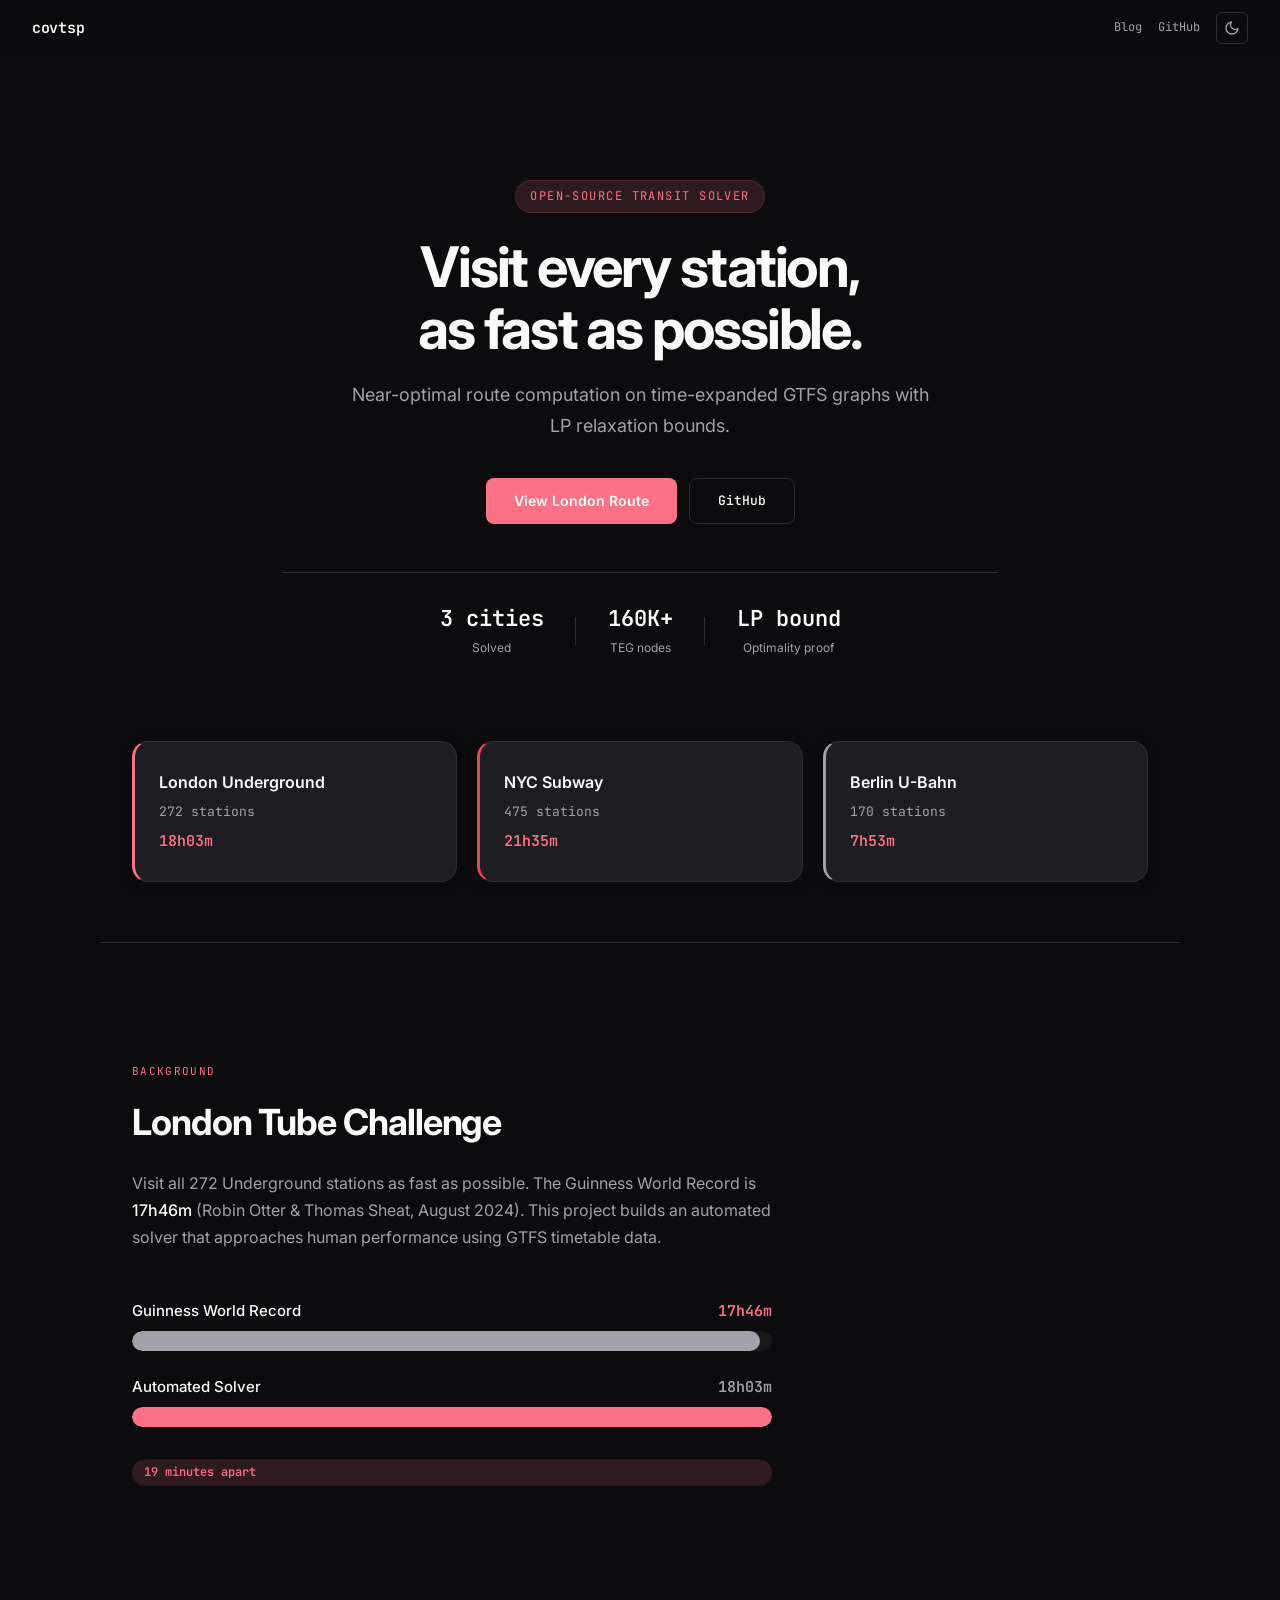
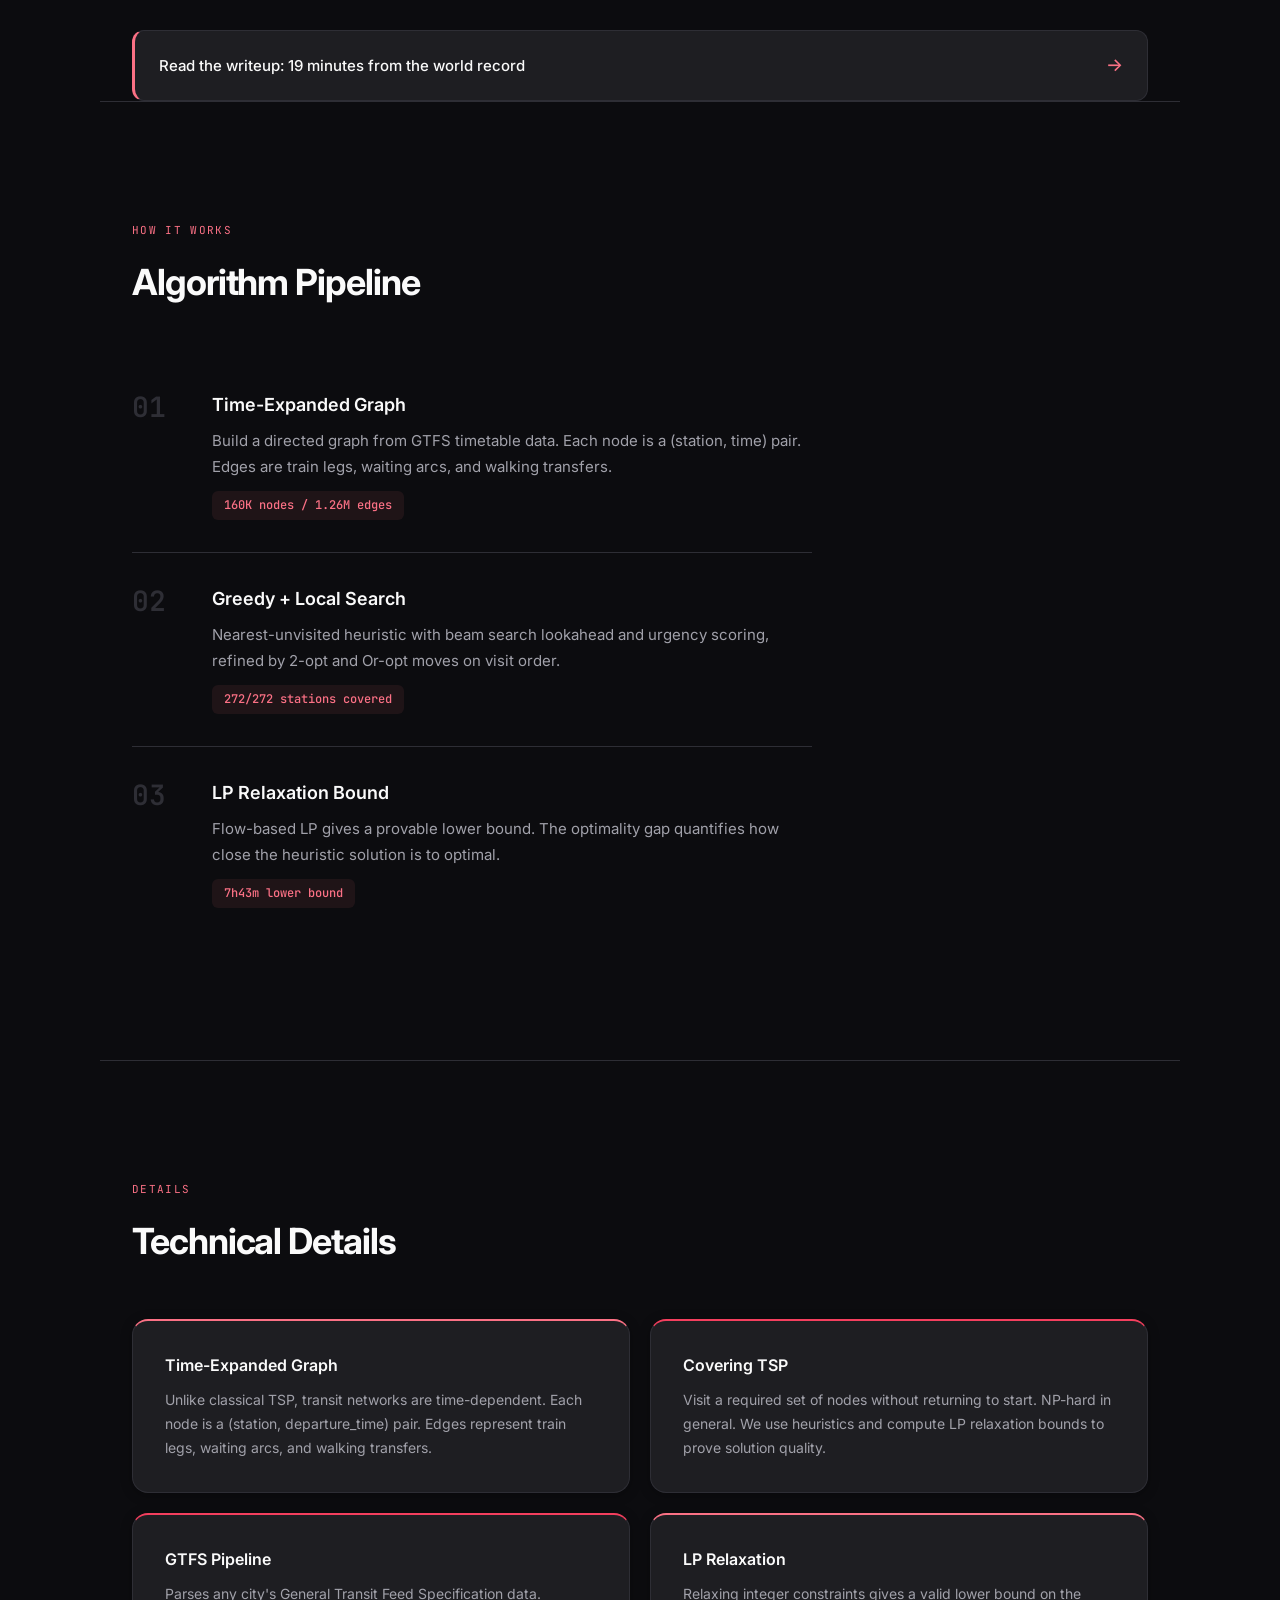
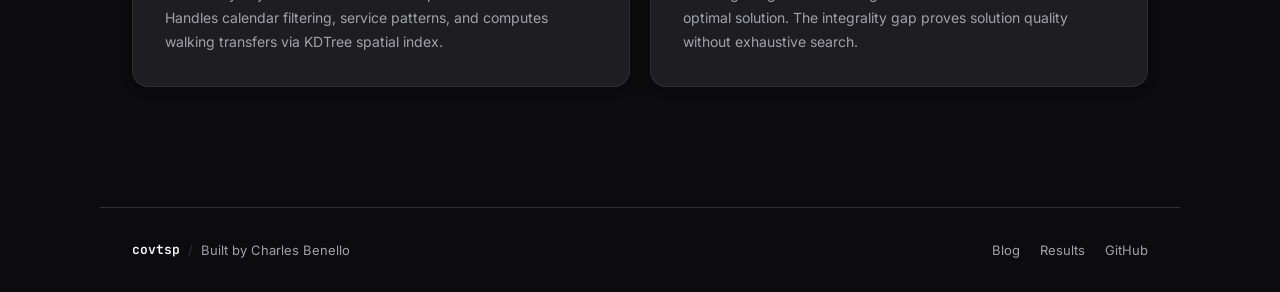
==== commit 6e3634d4: "Update London route to best result: 18h03m from Chesham (272/272) Replace 19h05m sample route with b" ====
--- a/web/index.html
+++ b/web/index.html
@@ -65,7 +65,7 @@
             <a href="results.html?sample" class="city-card active">
                 <h3>London Underground</h3>
                 <span class="city-stat">272 stations</span>
-                <span class="city-status solved">18h05m</span>
+                <span class="city-status solved">18h03m</span>
                 <span class="card-arrow">&rarr;</span>
             </a>
             <a href="results.html?city=nyc" class="city-card active">
@@ -103,7 +103,7 @@
             <div class="record-row">
                 <div class="record-info">
                     <span class="record-name">Automated Solver</span>
-                    <span class="record-time">18h05m</span>
+                    <span class="record-time">18h03m</span>
                 </div>
                 <div class="record-bar">
                     <div class="record-bar-fill solver" data-width="100"></div>
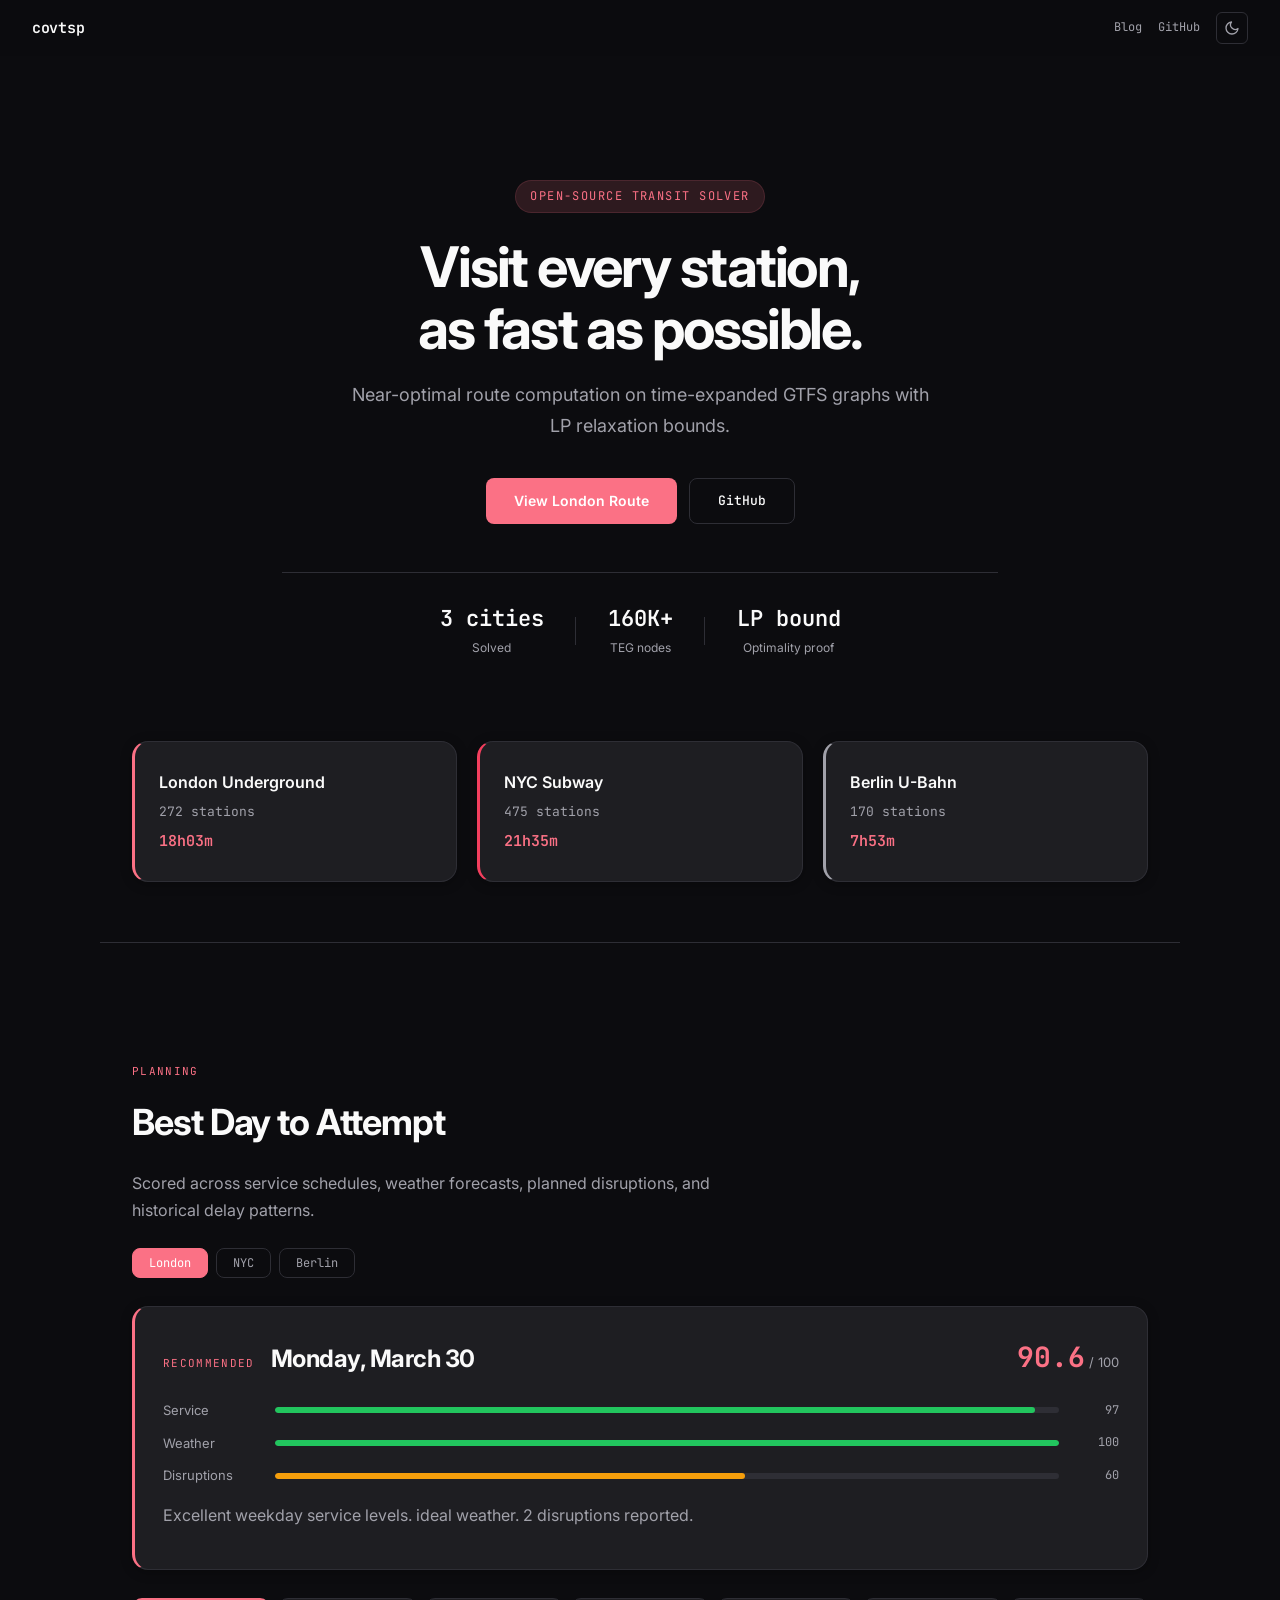
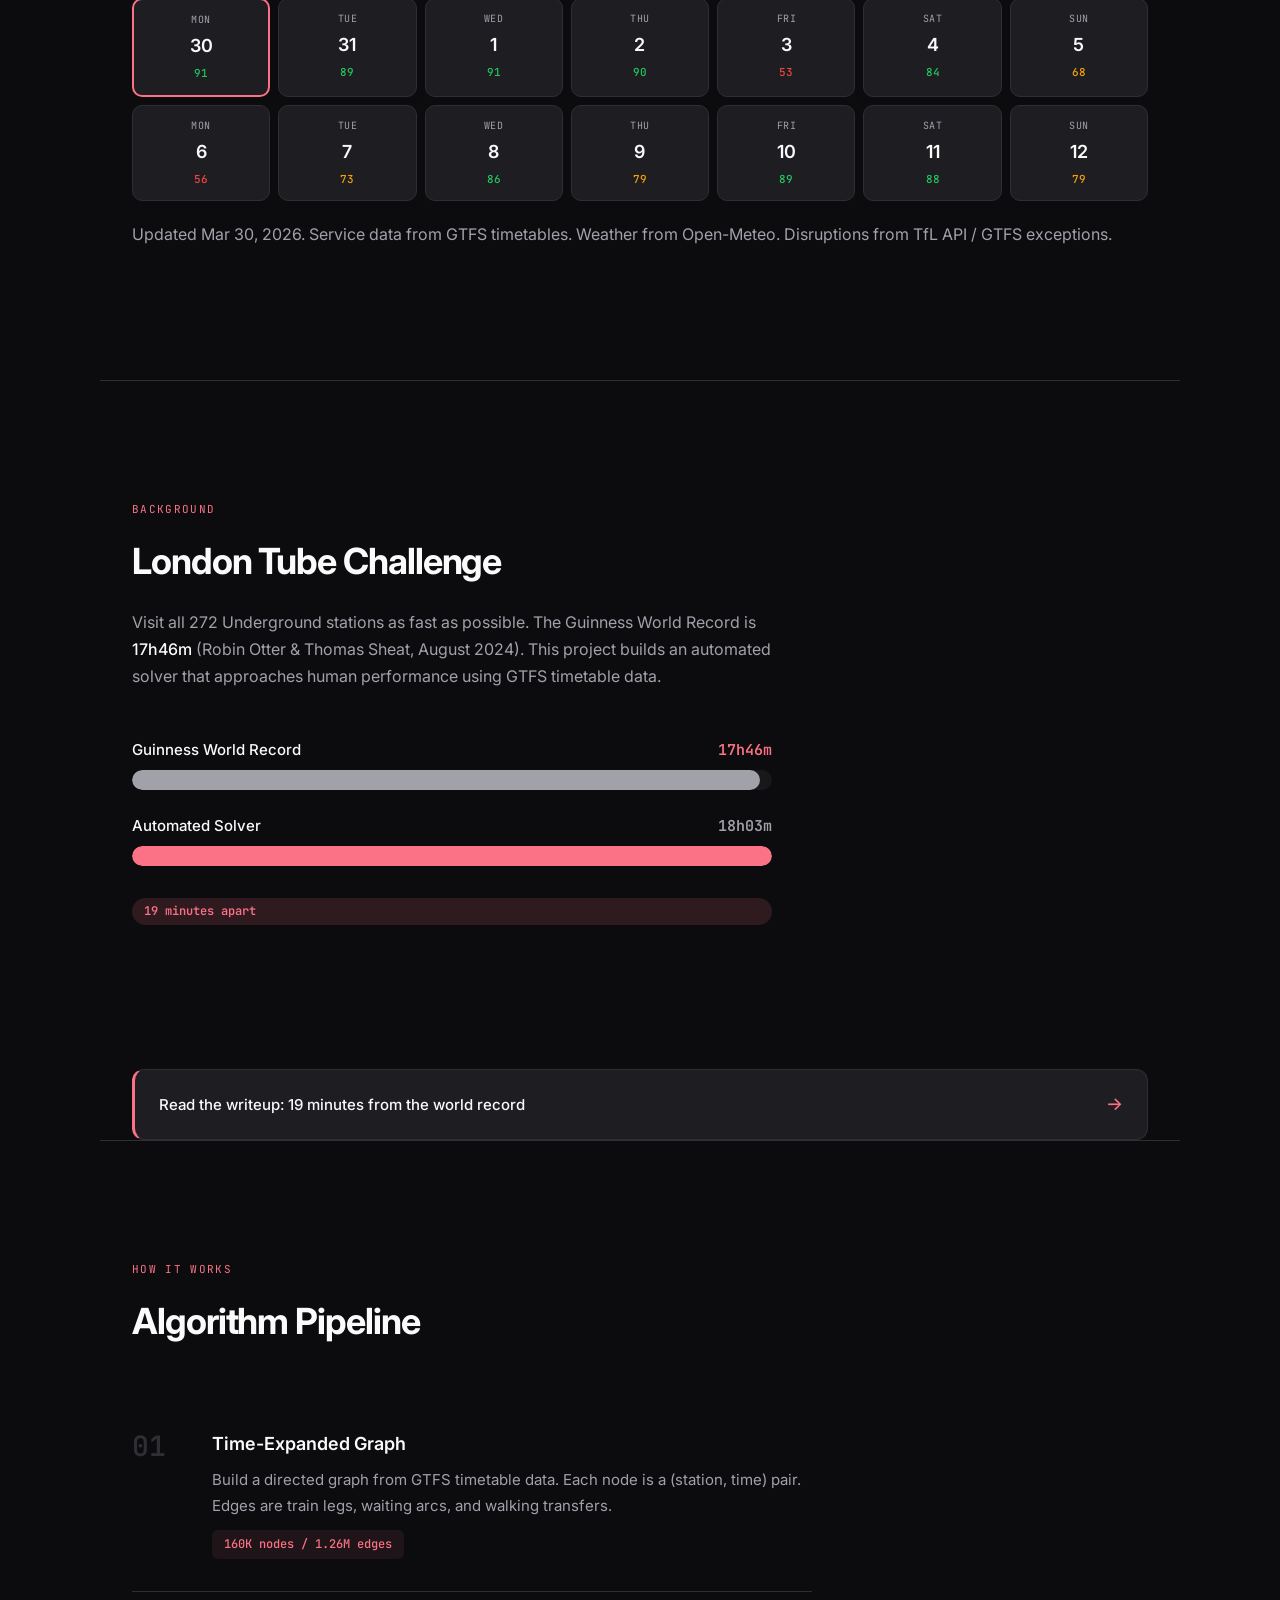
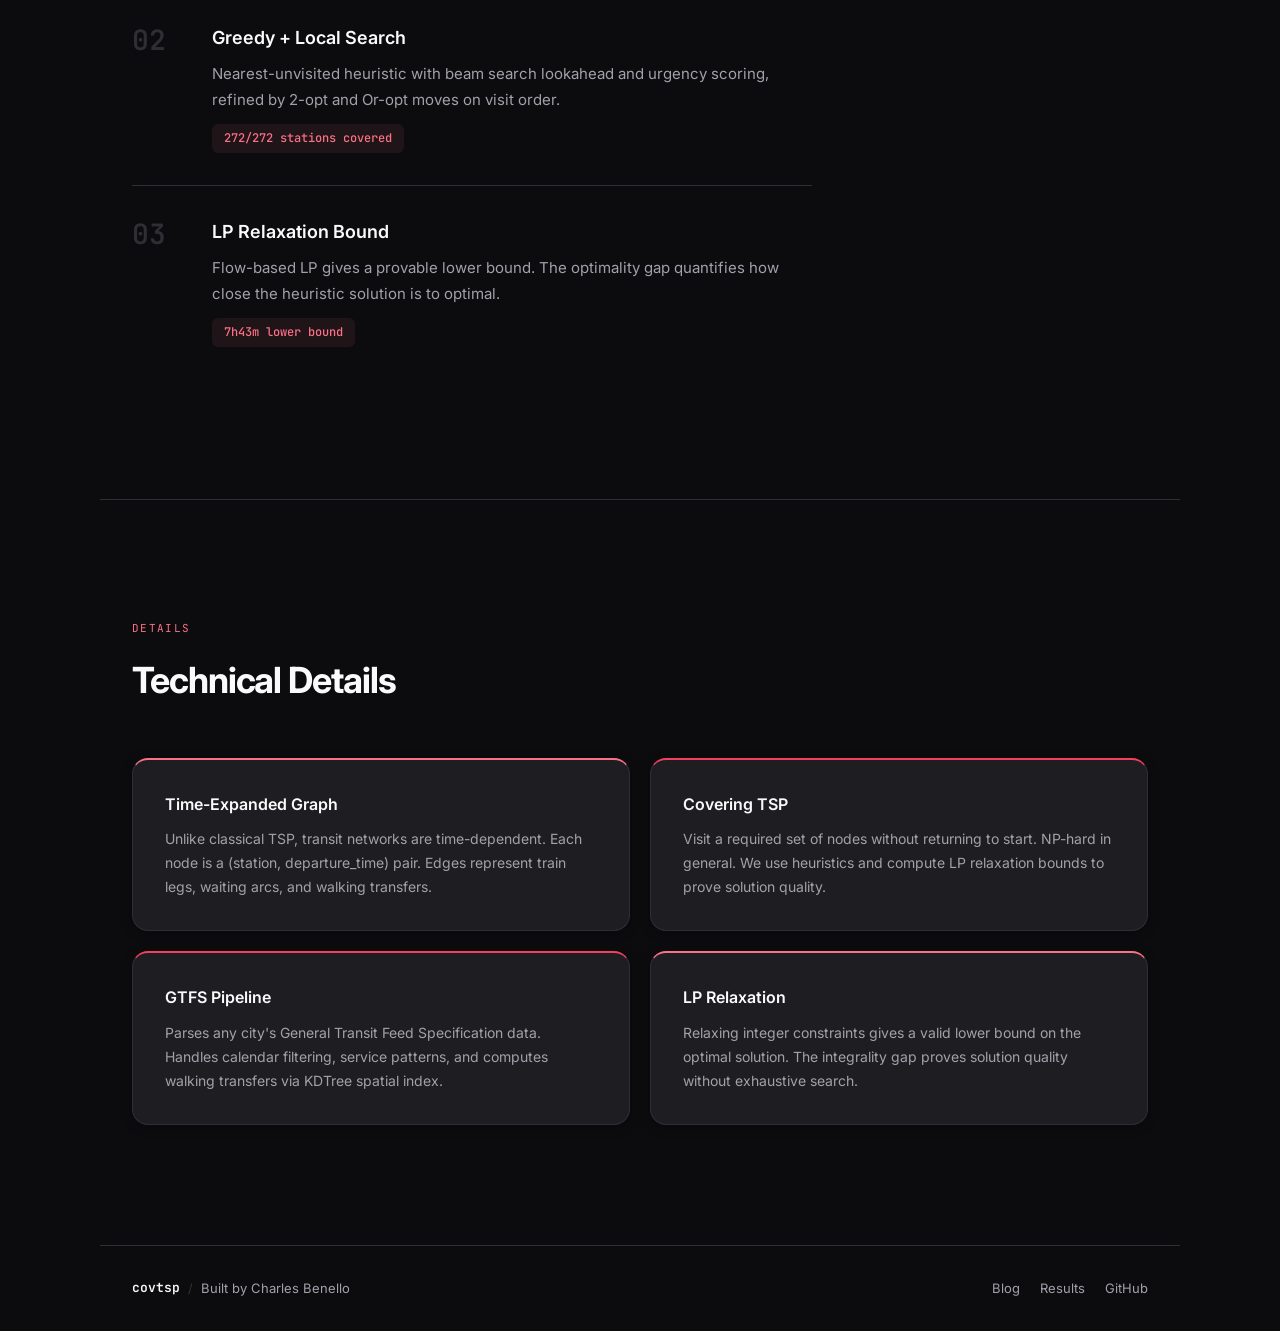
==== commit cd636584: "Add "Best Day to Attempt" feature with weather, disruptions, and service analysis New web UI section" ====
--- a/web/index.html
+++ b/web/index.html
@@ -83,6 +83,56 @@
         </div>
     </section>
 
+    <!-- Best Day to Attempt -->
+    <section class="section best-day-section reveal" id="best-day">
+        <div class="section-label">Planning</div>
+        <h2 class="section-title">Best Day to Attempt</h2>
+        <p class="section-desc">
+            Scored across service schedules, weather forecasts, planned disruptions, and historical delay patterns.
+        </p>
+
+        <div class="bd-tabs">
+            <button class="bd-tab active" data-city="london">London</button>
+            <button class="bd-tab" data-city="nyc">NYC</button>
+            <button class="bd-tab" data-city="berlin">Berlin</button>
+        </div>
+
+        <div class="bd-hero-card" id="bd-hero">
+            <div class="bd-recommended">
+                <span class="bd-label">Recommended</span>
+                <span class="bd-date" id="bd-best-date">--</span>
+                <span class="bd-score-wrap">
+                    <span class="bd-score" id="bd-best-score">--</span>
+                    <span class="bd-score-label">/ 100</span>
+                </span>
+            </div>
+            <div class="bd-factors" id="bd-factors">
+                <div class="bd-factor">
+                    <span class="bd-factor-label">Service</span>
+                    <div class="bd-factor-bar"><div class="bd-factor-fill" id="bd-fill-service"></div></div>
+                    <span class="bd-factor-value" id="bd-val-service">--</span>
+                </div>
+                <div class="bd-factor">
+                    <span class="bd-factor-label">Weather</span>
+                    <div class="bd-factor-bar"><div class="bd-factor-fill" id="bd-fill-weather"></div></div>
+                    <span class="bd-factor-value" id="bd-val-weather">--</span>
+                </div>
+                <div class="bd-factor">
+                    <span class="bd-factor-label">Disruptions</span>
+                    <div class="bd-factor-bar"><div class="bd-factor-fill" id="bd-fill-disruption"></div></div>
+                    <span class="bd-factor-value" id="bd-val-disruption">--</span>
+                </div>
+            </div>
+            <p class="bd-recommendation" id="bd-recommendation">--</p>
+        </div>
+
+        <div class="bd-calendar" id="bd-calendar"></div>
+
+        <p class="bd-footnote muted">
+            Updated <span id="bd-updated">--</span>. Service data from GTFS timetables. Weather from Open-Meteo. Disruptions from TfL API / GTFS exceptions.
+        </p>
+    </section>
+
     <!-- Record Comparison -->
     <section class="section record-section reveal">
         <div class="section-label">Background</div>
@@ -194,5 +244,6 @@
     <script src="aalib.js"></script>
     <script src="ascii-bg.js"></script>
     <script src="index.js"></script>
+    <script src="best-day.js"></script>
 </body>
 </html>
--- a/web/style.css
+++ b/web/style.css
@@ -5,20 +5,20 @@
 /* ── Theme variables ──────────────────────────────────────────── */
 
 :root {
-    --bg: #FAFAFA;
-    --bg-alt: #F4F4F5;
-    --white: #FFFFFF;
-    --text: #18181B;
-    --muted: #71717A;
-    --border: #E4E4E7;
+    --bg: #E8E4DF;
+    --bg-alt: #DED9D4;
+    --white: #F0ECE7;
+    --text: #1C1917;
+    --muted: #78716C;
+    --border: #D6D0CA;
     --accent: #F43F5E;
     --accent-hover: #E11D48;
     --accent-glow: rgba(244, 63, 94, 0.12);
     --accent-secondary: #FB7185;
     --accent-secondary-glow: rgba(251, 113, 133, 0.10);
     --row-hover: #F4F4F5;
-    --card-bg: #FFFFFF;
-    --nav-bg: rgba(250, 250, 250, 0.85);
+    --card-bg: #F0ECE7;
+    --nav-bg: rgba(232, 228, 223, 0.85);
     --code-bg: rgba(244, 63, 94, 0.06);
 }
 
@@ -359,6 +359,268 @@
     font-weight: 500;
 }
 
+/* ── Best Day to Attempt ─────────────────────────────────────── */
+
+.bd-tabs {
+    display: flex;
+    gap: 8px;
+    margin-bottom: 28px;
+    margin-top: 24px;
+}
+
+.bd-tab {
+    font-family: 'JetBrains Mono', monospace;
+    font-size: 12px;
+    padding: 6px 16px;
+    border-radius: 8px;
+    border: 1px solid var(--border);
+    background: transparent;
+    color: var(--muted);
+    cursor: pointer;
+    transition: all 0.15s ease;
+}
+
+.bd-tab:hover {
+    color: var(--text);
+    border-color: var(--text);
+}
+
+.bd-tab.active {
+    background: var(--accent);
+    color: #fff;
+    border-color: var(--accent);
+}
+
+.bd-hero-card {
+    padding: 28px;
+    background: var(--card-bg);
+    border: 1px solid var(--border);
+    border-left: 3px solid var(--accent);
+    border-radius: 16px;
+    margin-bottom: 28px;
+    box-shadow: 0 2px 12px rgba(0, 0, 0, 0.06);
+}
+
+[data-theme="dark"] .bd-hero-card {
+    box-shadow: 0 2px 12px rgba(0, 0, 0, 0.3);
+}
+
+.bd-recommended {
+    display: flex;
+    align-items: baseline;
+    gap: 16px;
+    margin-bottom: 20px;
+    flex-wrap: wrap;
+}
+
+.bd-label {
+    font-family: 'JetBrains Mono', monospace;
+    font-size: 11px;
+    color: var(--accent);
+    text-transform: uppercase;
+    letter-spacing: 0.12em;
+}
+
+.bd-date {
+    font-size: 24px;
+    font-weight: 700;
+    letter-spacing: -0.02em;
+}
+
+.bd-score-wrap {
+    margin-left: auto;
+    display: flex;
+    align-items: baseline;
+    gap: 4px;
+}
+
+.bd-score {
+    font-family: 'JetBrains Mono', monospace;
+    font-size: 28px;
+    font-weight: 700;
+    color: var(--accent);
+}
+
+.bd-score-label {
+    font-size: 13px;
+    color: var(--muted);
+}
+
+.bd-factors {
+    display: flex;
+    flex-direction: column;
+    gap: 12px;
+    margin-bottom: 16px;
+}
+
+.bd-factor {
+    display: grid;
+    grid-template-columns: 100px 1fr 48px;
+    align-items: center;
+    gap: 12px;
+}
+
+.bd-factor-label {
+    font-size: 13px;
+    color: var(--muted);
+}
+
+.bd-factor-bar {
+    height: 6px;
+    background: var(--border);
+    border-radius: 3px;
+    overflow: hidden;
+}
+
+.bd-factor-fill {
+    height: 100%;
+    border-radius: 3px;
+    transition: width 0.6s ease;
+    background: var(--accent);
+}
+
+.bd-factor-fill.good { background: #22C55E; }
+.bd-factor-fill.ok { background: #F59E0B; }
+.bd-factor-fill.bad { background: #EF4444; }
+
+.bd-factor-value {
+    font-family: 'JetBrains Mono', monospace;
+    font-size: 12px;
+    color: var(--muted);
+    text-align: right;
+}
+
+.bd-recommendation {
+    font-size: 14px;
+    color: var(--muted);
+    line-height: 1.6;
+    margin: 0;
+}
+
+.bd-calendar {
+    display: grid;
+    grid-template-columns: repeat(7, 1fr);
+    gap: 8px;
+    margin-bottom: 20px;
+}
+
+.bd-day {
+    padding: 12px 8px;
+    background: var(--card-bg);
+    border: 1px solid var(--border);
+    border-radius: 10px;
+    text-align: center;
+    cursor: pointer;
+    transition: all 0.15s ease;
+    position: relative;
+}
+
+.bd-day:hover {
+    transform: translateY(-2px);
+    box-shadow: 0 4px 12px rgba(0, 0, 0, 0.08);
+}
+
+[data-theme="dark"] .bd-day:hover {
+    box-shadow: 0 4px 12px rgba(0, 0, 0, 0.3);
+}
+
+.bd-day.best {
+    border-color: var(--accent);
+    border-width: 2px;
+}
+
+.bd-day-name {
+    font-family: 'JetBrains Mono', monospace;
+    font-size: 10px;
+    color: var(--muted);
+    text-transform: uppercase;
+    letter-spacing: 0.05em;
+    margin-bottom: 4px;
+}
+
+.bd-day-num {
+    font-size: 18px;
+    font-weight: 600;
+    margin-bottom: 4px;
+}
+
+.bd-day-score {
+    font-family: 'JetBrains Mono', monospace;
+    font-size: 11px;
+    font-weight: 500;
+}
+
+.bd-day-score.score-high { color: #22C55E; }
+.bd-day-score.score-mid { color: #F59E0B; }
+.bd-day-score.score-low { color: #EF4444; }
+
+.bd-day-detail {
+    display: none;
+    margin-top: 8px;
+    font-size: 11px;
+    color: var(--muted);
+    line-height: 1.4;
+    text-align: left;
+}
+
+.bd-day.expanded .bd-day-detail {
+    display: block;
+}
+
+.bd-day.expanded {
+    grid-column: span 2;
+}
+
+.bd-footnote {
+    font-size: 12px;
+    margin-top: 8px;
+}
+
+.bd-empty {
+    text-align: center;
+    padding: 48px 20px;
+    color: var(--muted);
+    font-size: 14px;
+}
+
+.bd-empty code {
+    display: inline-block;
+    margin-top: 8px;
+    padding: 4px 10px;
+    background: var(--code-bg);
+    border-radius: 6px;
+    font-family: 'JetBrains Mono', monospace;
+    font-size: 12px;
+}
+
+@media (max-width: 900px) {
+    .bd-calendar {
+        grid-template-columns: repeat(4, 1fr);
+    }
+    .bd-day.expanded {
+        grid-column: span 2;
+    }
+}
+
+@media (max-width: 640px) {
+    .bd-calendar {
+        grid-template-columns: repeat(3, 1fr);
+    }
+    .bd-recommended {
+        flex-direction: column;
+        gap: 8px;
+    }
+    .bd-score-wrap {
+        margin-left: 0;
+    }
+    .bd-factor {
+        grid-template-columns: 80px 1fr 40px;
+    }
+    .bd-day.expanded {
+        grid-column: span 3;
+    }
+}
+
 /* ── Record Comparison ────────────────────────────────────────── */
 
 .record-bars {
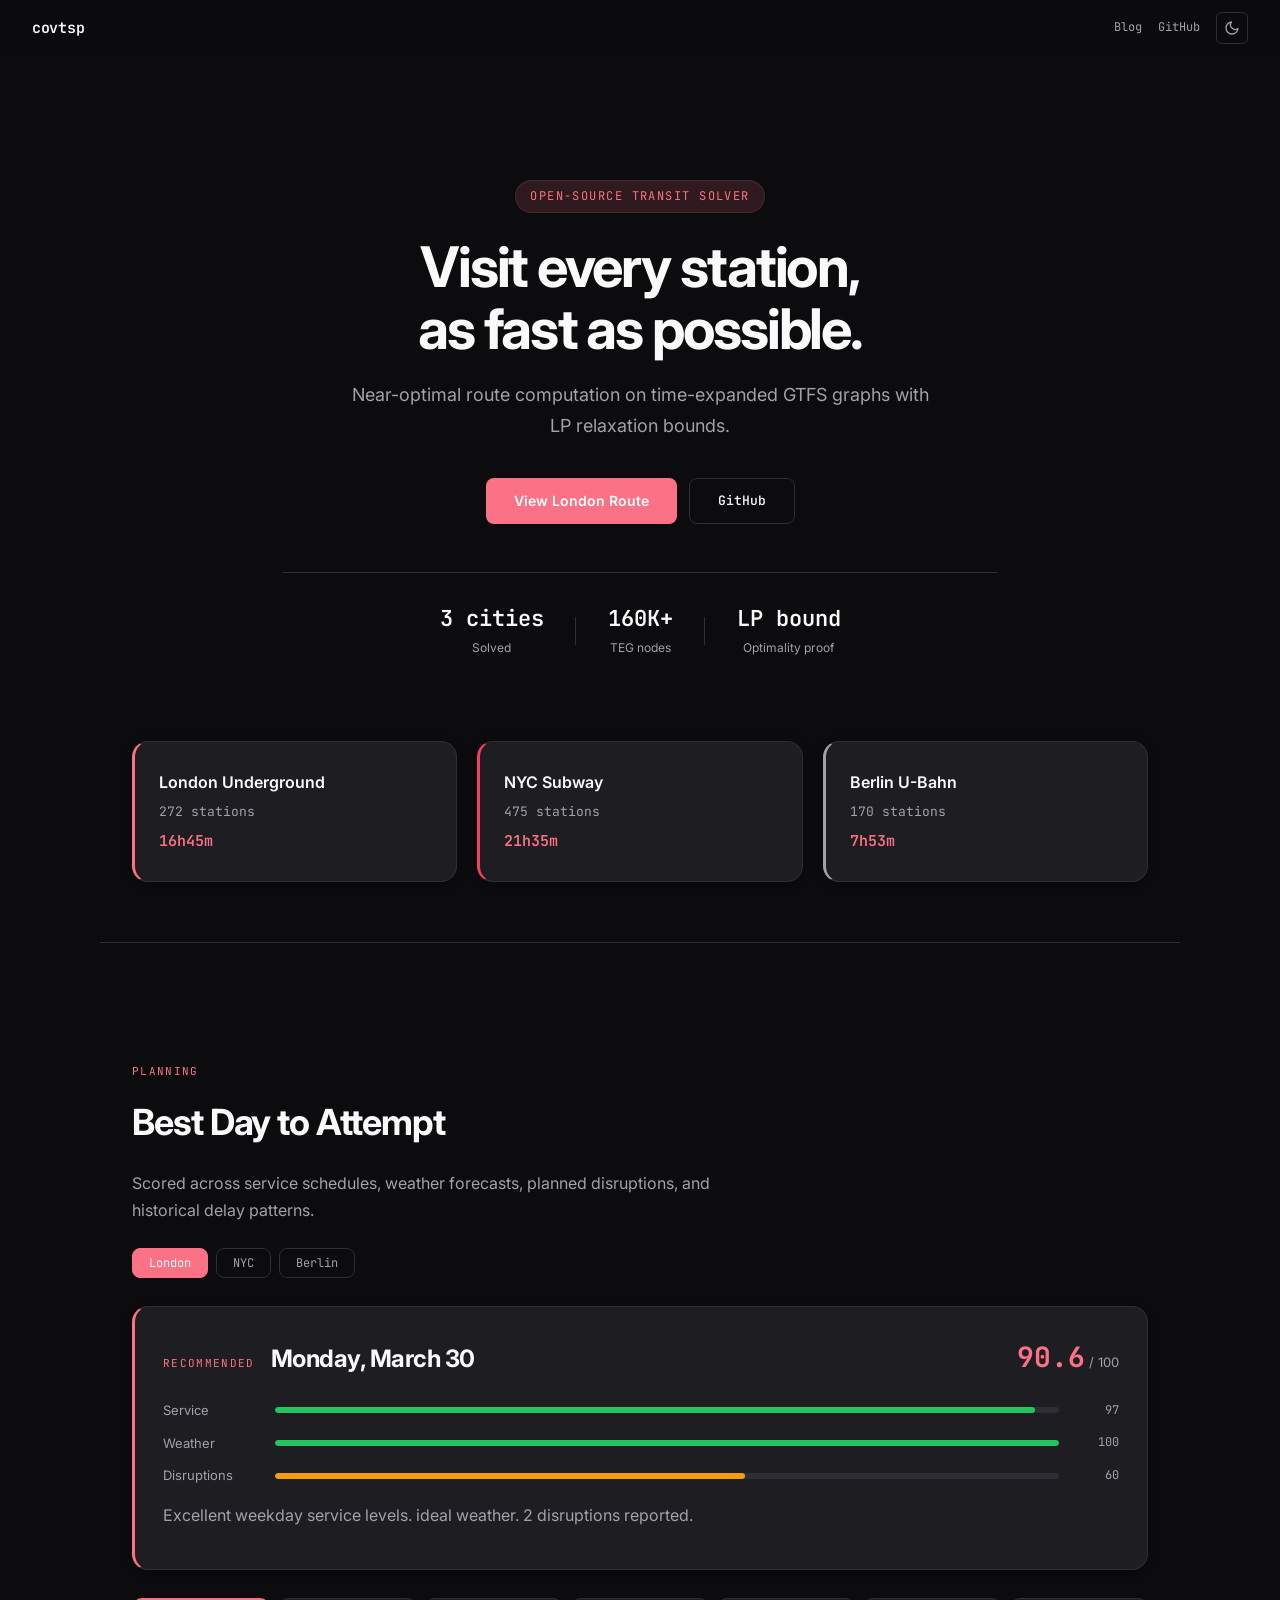
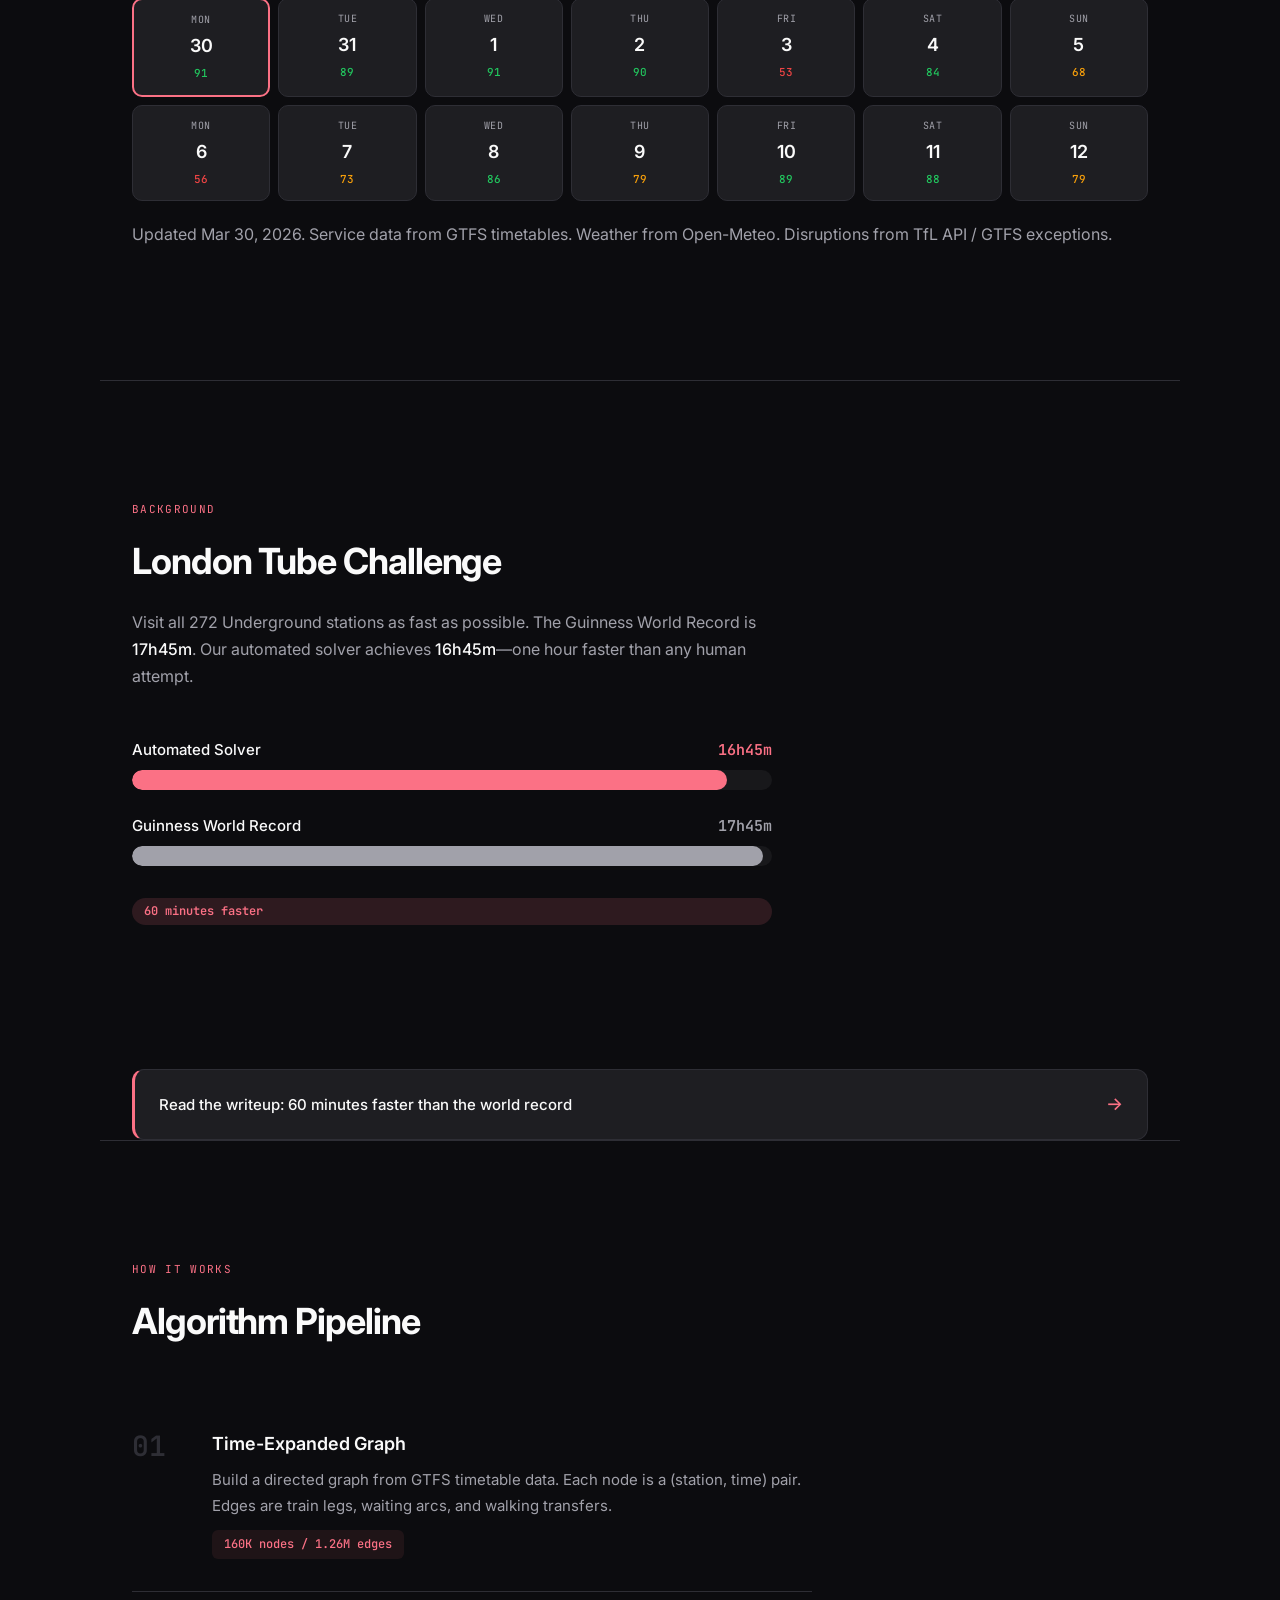
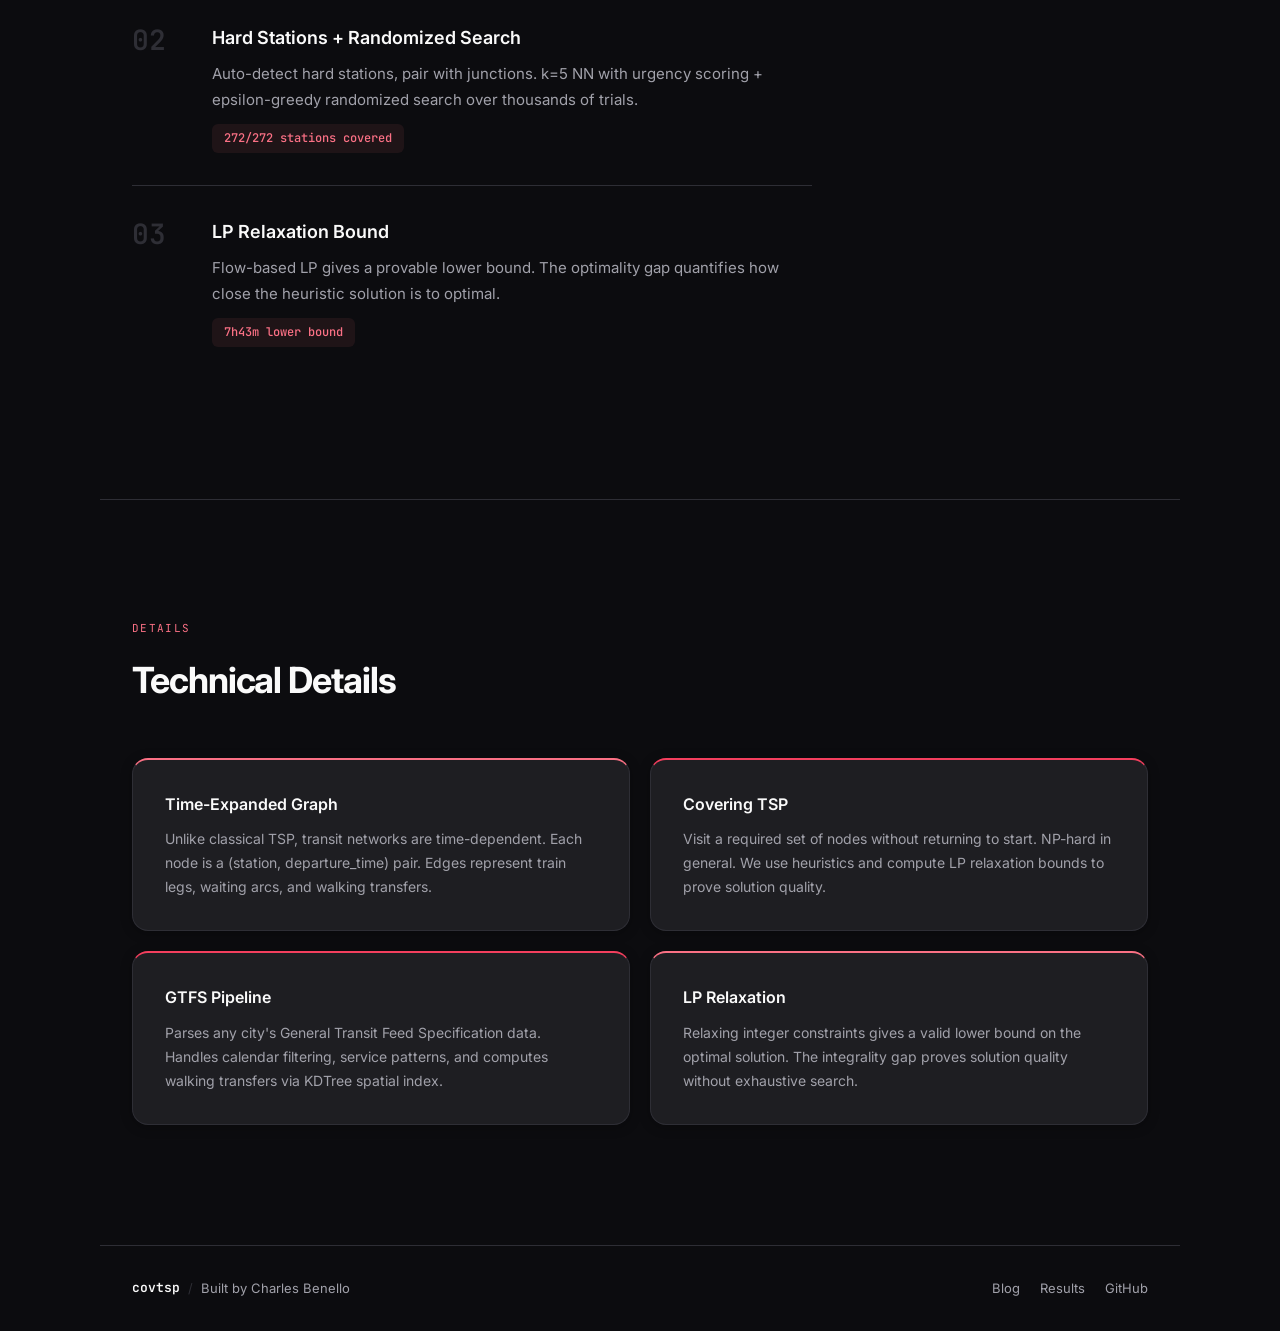
==== commit 0c1b518a: "16h45m: 60 min under world record — update website, blog, all references - index.html: London card s" ====
--- a/web/index.html
+++ b/web/index.html
@@ -65,7 +65,7 @@
             <a href="results.html?sample" class="city-card active">
                 <h3>London Underground</h3>
                 <span class="city-stat">272 stations</span>
-                <span class="city-status solved">18h03m</span>
+                <span class="city-status solved">16h45m</span>
                 <span class="card-arrow">&rarr;</span>
             </a>
             <a href="results.html?city=nyc" class="city-card active">
@@ -138,35 +138,35 @@
         <div class="section-label">Background</div>
         <h2 class="section-title">London Tube Challenge</h2>
         <p class="section-desc">
-            Visit all 272 Underground stations as fast as possible. The Guinness World Record is <strong>17h46m</strong> (Robin Otter &amp; Thomas Sheat, August 2024). This project builds an automated solver that approaches human performance using GTFS timetable data.
+            Visit all 272 Underground stations as fast as possible. The Guinness World Record is <strong>17h45m</strong>. Our automated solver achieves <strong>16h45m</strong>&mdash;one hour faster than any human attempt.
         </p>
         <div class="record-bars">
             <div class="record-row">
                 <div class="record-info">
-                    <span class="record-name">Guinness World Record</span>
-                    <span class="record-time accent">17h46m</span>
+                    <span class="record-name">Automated Solver</span>
+                    <span class="record-time accent">16h45m</span>
                 </div>
                 <div class="record-bar">
-                    <div class="record-bar-fill world-record" data-width="98.2"></div>
+                    <div class="record-bar-fill solver" data-width="93.0"></div>
                 </div>
             </div>
             <div class="record-row">
                 <div class="record-info">
-                    <span class="record-name">Automated Solver</span>
-                    <span class="record-time">18h03m</span>
+                    <span class="record-name">Guinness World Record</span>
+                    <span class="record-time">17h45m</span>
                 </div>
                 <div class="record-bar">
-                    <div class="record-bar-fill solver" data-width="100"></div>
-                </div>
-            </div>
-            <span class="record-gap-badge">19 minutes apart</span>
+                    <div class="record-bar-fill world-record" data-width="98.6"></div>
+                </div>
+            </div>
+            <span class="record-gap-badge">60 minutes faster</span>
         </div>
     </section>
 
     <!-- Blog link -->
     <section class="blog-callout reveal">
         <a href="blog.html">
-            <span>Read the writeup: 19 minutes from the world record</span>
+            <span>Read the writeup: 60 minutes faster than the world record</span>
             <span class="callout-arrow">&rarr;</span>
         </a>
     </section>
@@ -187,8 +187,8 @@
             <div class="pipeline-step">
                 <div class="step-num">02</div>
                 <div class="step-content">
-                    <h3>Greedy + Local Search</h3>
-                    <p>Nearest-unvisited heuristic with beam search lookahead and urgency scoring, refined by 2-opt and Or-opt moves on visit order.</p>
+                    <h3>Hard Stations + Randomized Search</h3>
+                    <p>Auto-detect hard stations, pair with junctions. k=5 NN with urgency scoring + epsilon-greedy randomized search over thousands of trials.</p>
                     <span class="step-stat">272/272 stations covered</span>
                 </div>
             </div>
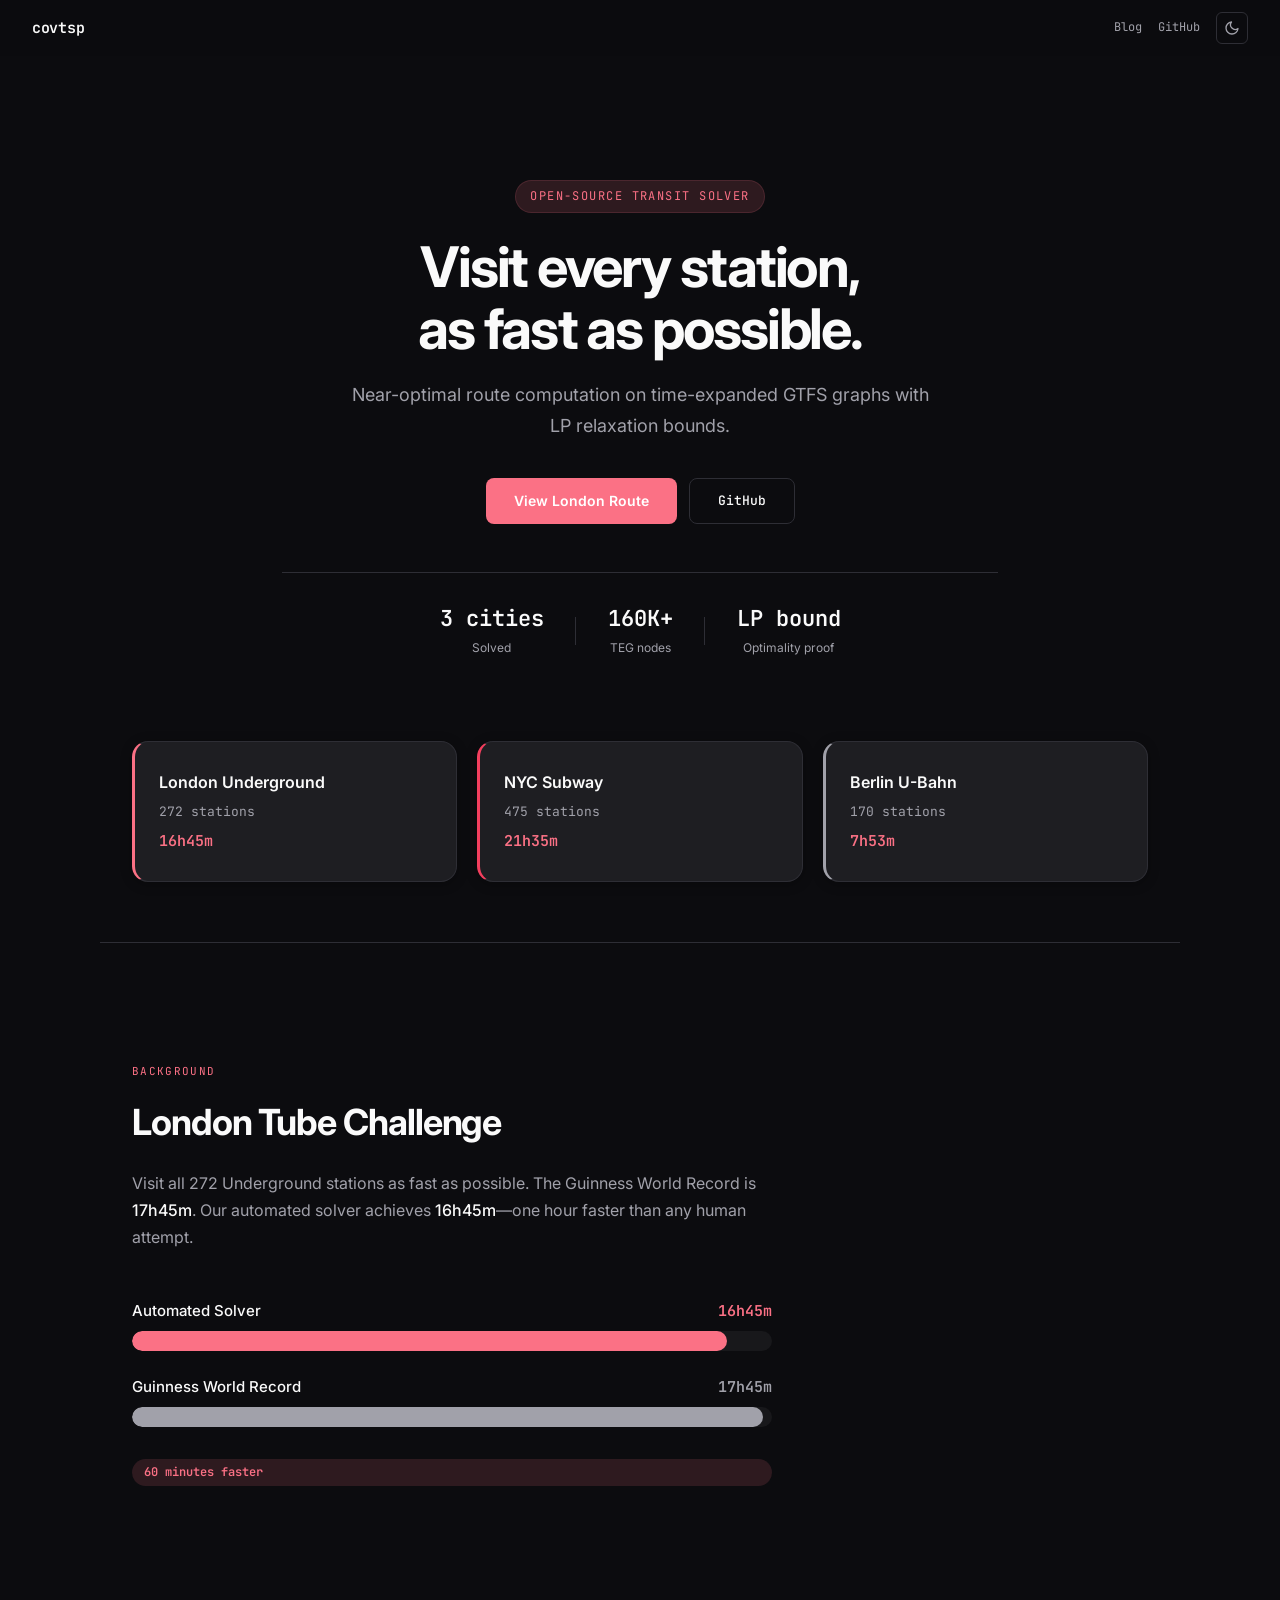
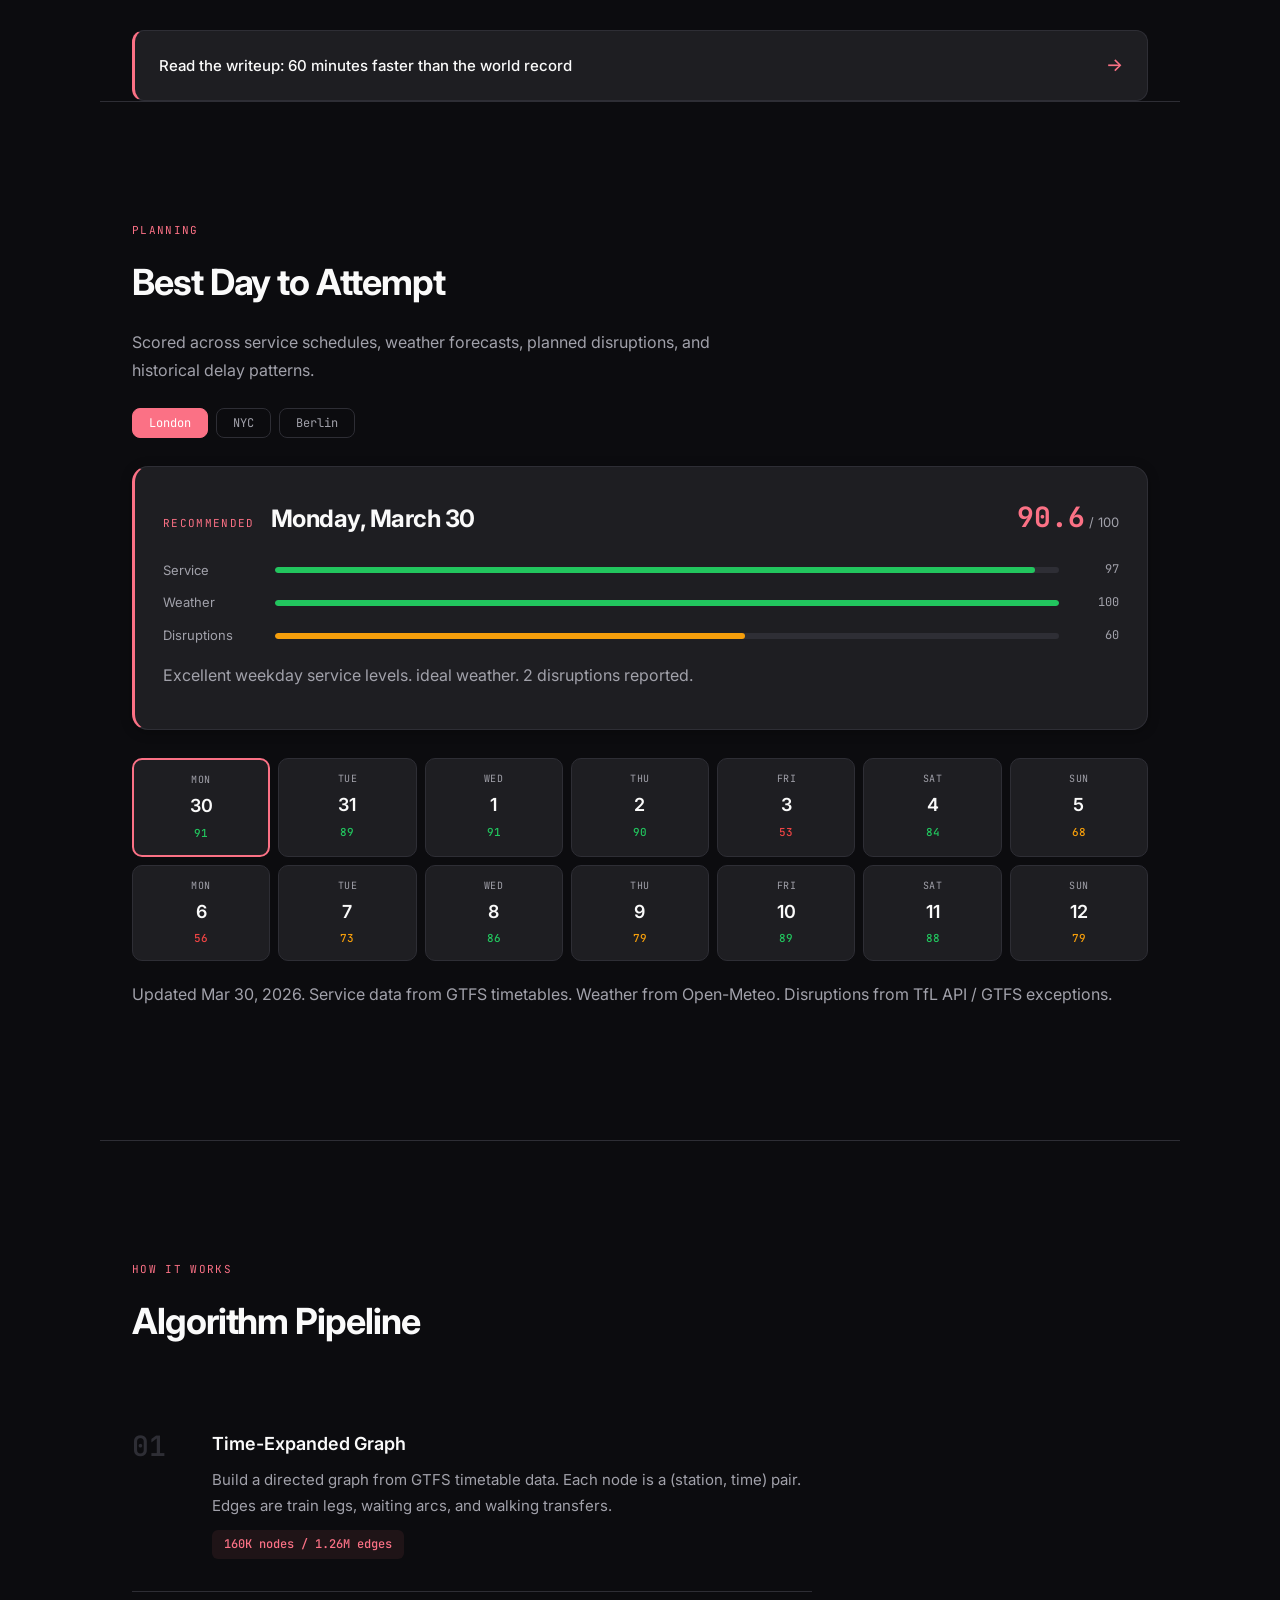
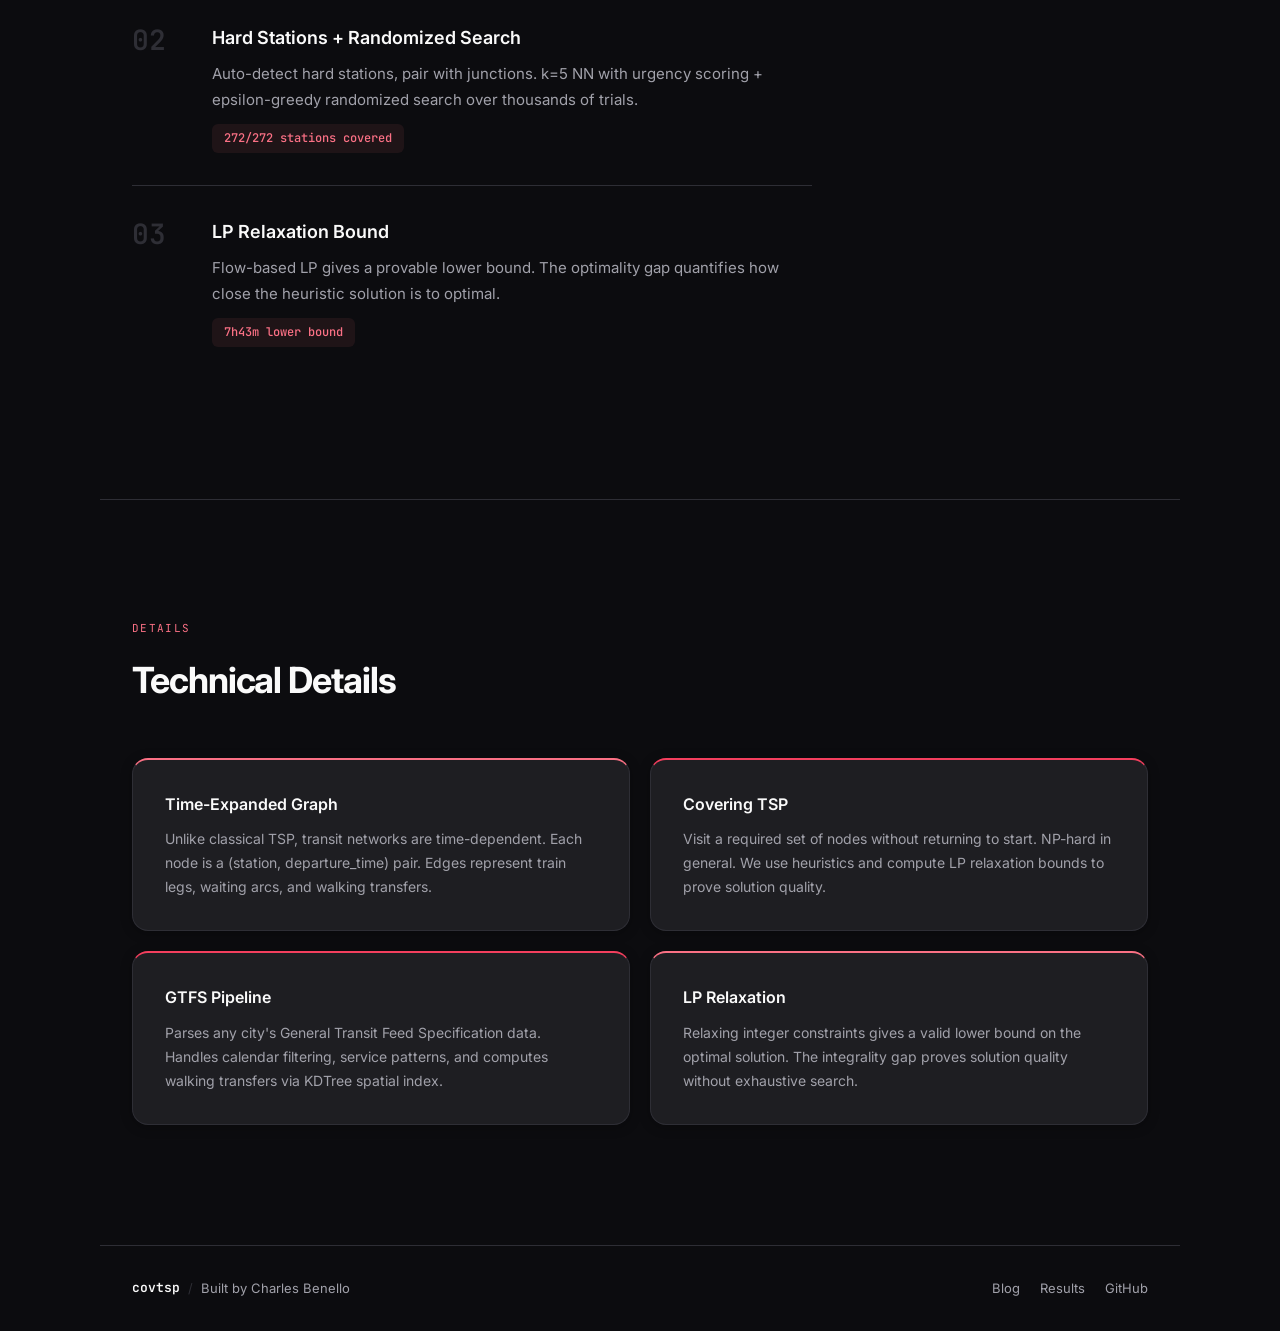
==== commit 149f1361: "Station name ASCII background + record section reorder + E2E automation docs - ASCII background now " ====
--- a/web/index.html
+++ b/web/index.html
@@ -83,56 +83,6 @@
         </div>
     </section>
 
-    <!-- Best Day to Attempt -->
-    <section class="section best-day-section reveal" id="best-day">
-        <div class="section-label">Planning</div>
-        <h2 class="section-title">Best Day to Attempt</h2>
-        <p class="section-desc">
-            Scored across service schedules, weather forecasts, planned disruptions, and historical delay patterns.
-        </p>
-
-        <div class="bd-tabs">
-            <button class="bd-tab active" data-city="london">London</button>
-            <button class="bd-tab" data-city="nyc">NYC</button>
-            <button class="bd-tab" data-city="berlin">Berlin</button>
-        </div>
-
-        <div class="bd-hero-card" id="bd-hero">
-            <div class="bd-recommended">
-                <span class="bd-label">Recommended</span>
-                <span class="bd-date" id="bd-best-date">--</span>
-                <span class="bd-score-wrap">
-                    <span class="bd-score" id="bd-best-score">--</span>
-                    <span class="bd-score-label">/ 100</span>
-                </span>
-            </div>
-            <div class="bd-factors" id="bd-factors">
-                <div class="bd-factor">
-                    <span class="bd-factor-label">Service</span>
-                    <div class="bd-factor-bar"><div class="bd-factor-fill" id="bd-fill-service"></div></div>
-                    <span class="bd-factor-value" id="bd-val-service">--</span>
-                </div>
-                <div class="bd-factor">
-                    <span class="bd-factor-label">Weather</span>
-                    <div class="bd-factor-bar"><div class="bd-factor-fill" id="bd-fill-weather"></div></div>
-                    <span class="bd-factor-value" id="bd-val-weather">--</span>
-                </div>
-                <div class="bd-factor">
-                    <span class="bd-factor-label">Disruptions</span>
-                    <div class="bd-factor-bar"><div class="bd-factor-fill" id="bd-fill-disruption"></div></div>
-                    <span class="bd-factor-value" id="bd-val-disruption">--</span>
-                </div>
-            </div>
-            <p class="bd-recommendation" id="bd-recommendation">--</p>
-        </div>
-
-        <div class="bd-calendar" id="bd-calendar"></div>
-
-        <p class="bd-footnote muted">
-            Updated <span id="bd-updated">--</span>. Service data from GTFS timetables. Weather from Open-Meteo. Disruptions from TfL API / GTFS exceptions.
-        </p>
-    </section>
-
     <!-- Record Comparison -->
     <section class="section record-section reveal">
         <div class="section-label">Background</div>
@@ -171,6 +121,56 @@
         </a>
     </section>
 
+    <!-- Best Day to Attempt -->
+    <section class="section best-day-section reveal" id="best-day">
+        <div class="section-label">Planning</div>
+        <h2 class="section-title">Best Day to Attempt</h2>
+        <p class="section-desc">
+            Scored across service schedules, weather forecasts, planned disruptions, and historical delay patterns.
+        </p>
+
+        <div class="bd-tabs">
+            <button class="bd-tab active" data-city="london">London</button>
+            <button class="bd-tab" data-city="nyc">NYC</button>
+            <button class="bd-tab" data-city="berlin">Berlin</button>
+        </div>
+
+        <div class="bd-hero-card" id="bd-hero">
+            <div class="bd-recommended">
+                <span class="bd-label">Recommended</span>
+                <span class="bd-date" id="bd-best-date">--</span>
+                <span class="bd-score-wrap">
+                    <span class="bd-score" id="bd-best-score">--</span>
+                    <span class="bd-score-label">/ 100</span>
+                </span>
+            </div>
+            <div class="bd-factors" id="bd-factors">
+                <div class="bd-factor">
+                    <span class="bd-factor-label">Service</span>
+                    <div class="bd-factor-bar"><div class="bd-factor-fill" id="bd-fill-service"></div></div>
+                    <span class="bd-factor-value" id="bd-val-service">--</span>
+                </div>
+                <div class="bd-factor">
+                    <span class="bd-factor-label">Weather</span>
+                    <div class="bd-factor-bar"><div class="bd-factor-fill" id="bd-fill-weather"></div></div>
+                    <span class="bd-factor-value" id="bd-val-weather">--</span>
+                </div>
+                <div class="bd-factor">
+                    <span class="bd-factor-label">Disruptions</span>
+                    <div class="bd-factor-bar"><div class="bd-factor-fill" id="bd-fill-disruption"></div></div>
+                    <span class="bd-factor-value" id="bd-val-disruption">--</span>
+                </div>
+            </div>
+            <p class="bd-recommendation" id="bd-recommendation">--</p>
+        </div>
+
+        <div class="bd-calendar" id="bd-calendar"></div>
+
+        <p class="bd-footnote muted">
+            Updated <span id="bd-updated">--</span>. Service data from GTFS timetables. Weather from Open-Meteo. Disruptions from TfL API / GTFS exceptions.
+        </p>
+    </section>
+
     <!-- Algorithm Pipeline -->
     <section class="section pipeline-section reveal">
         <div class="section-label">How It Works</div>
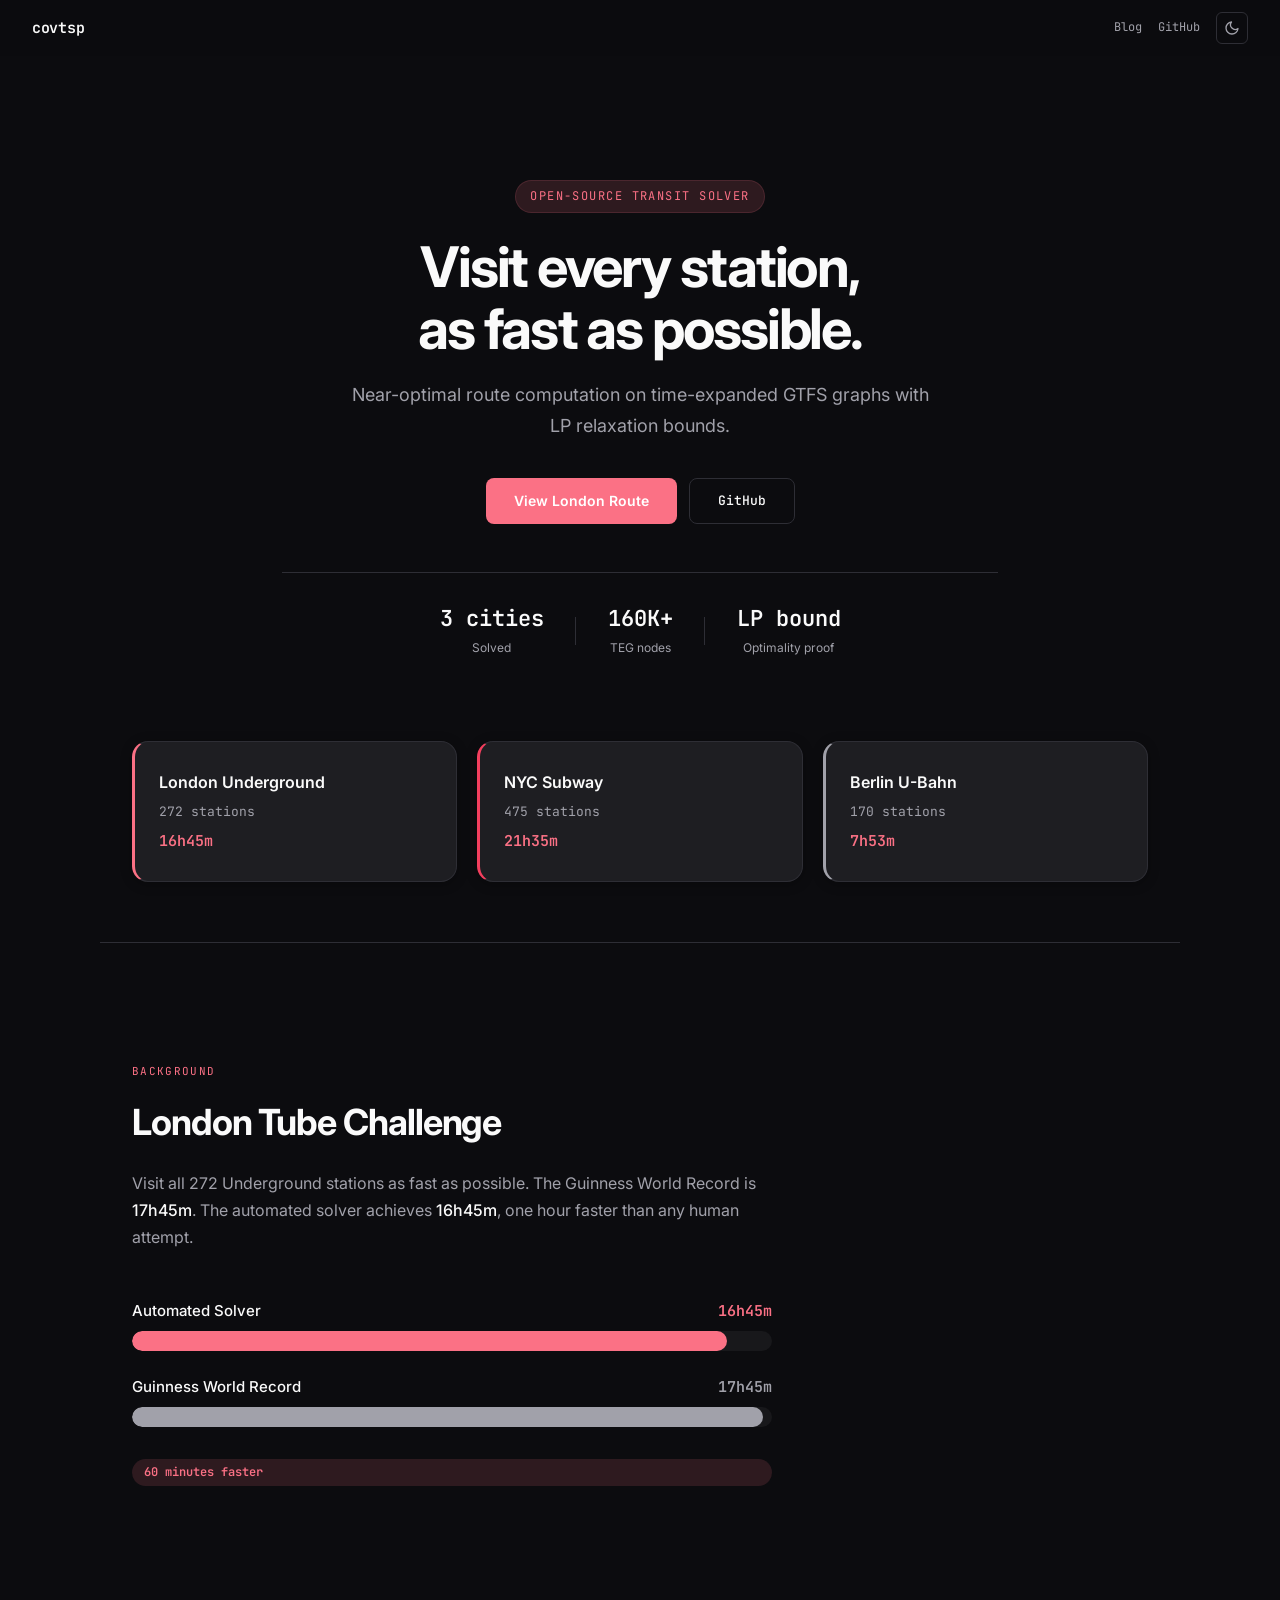
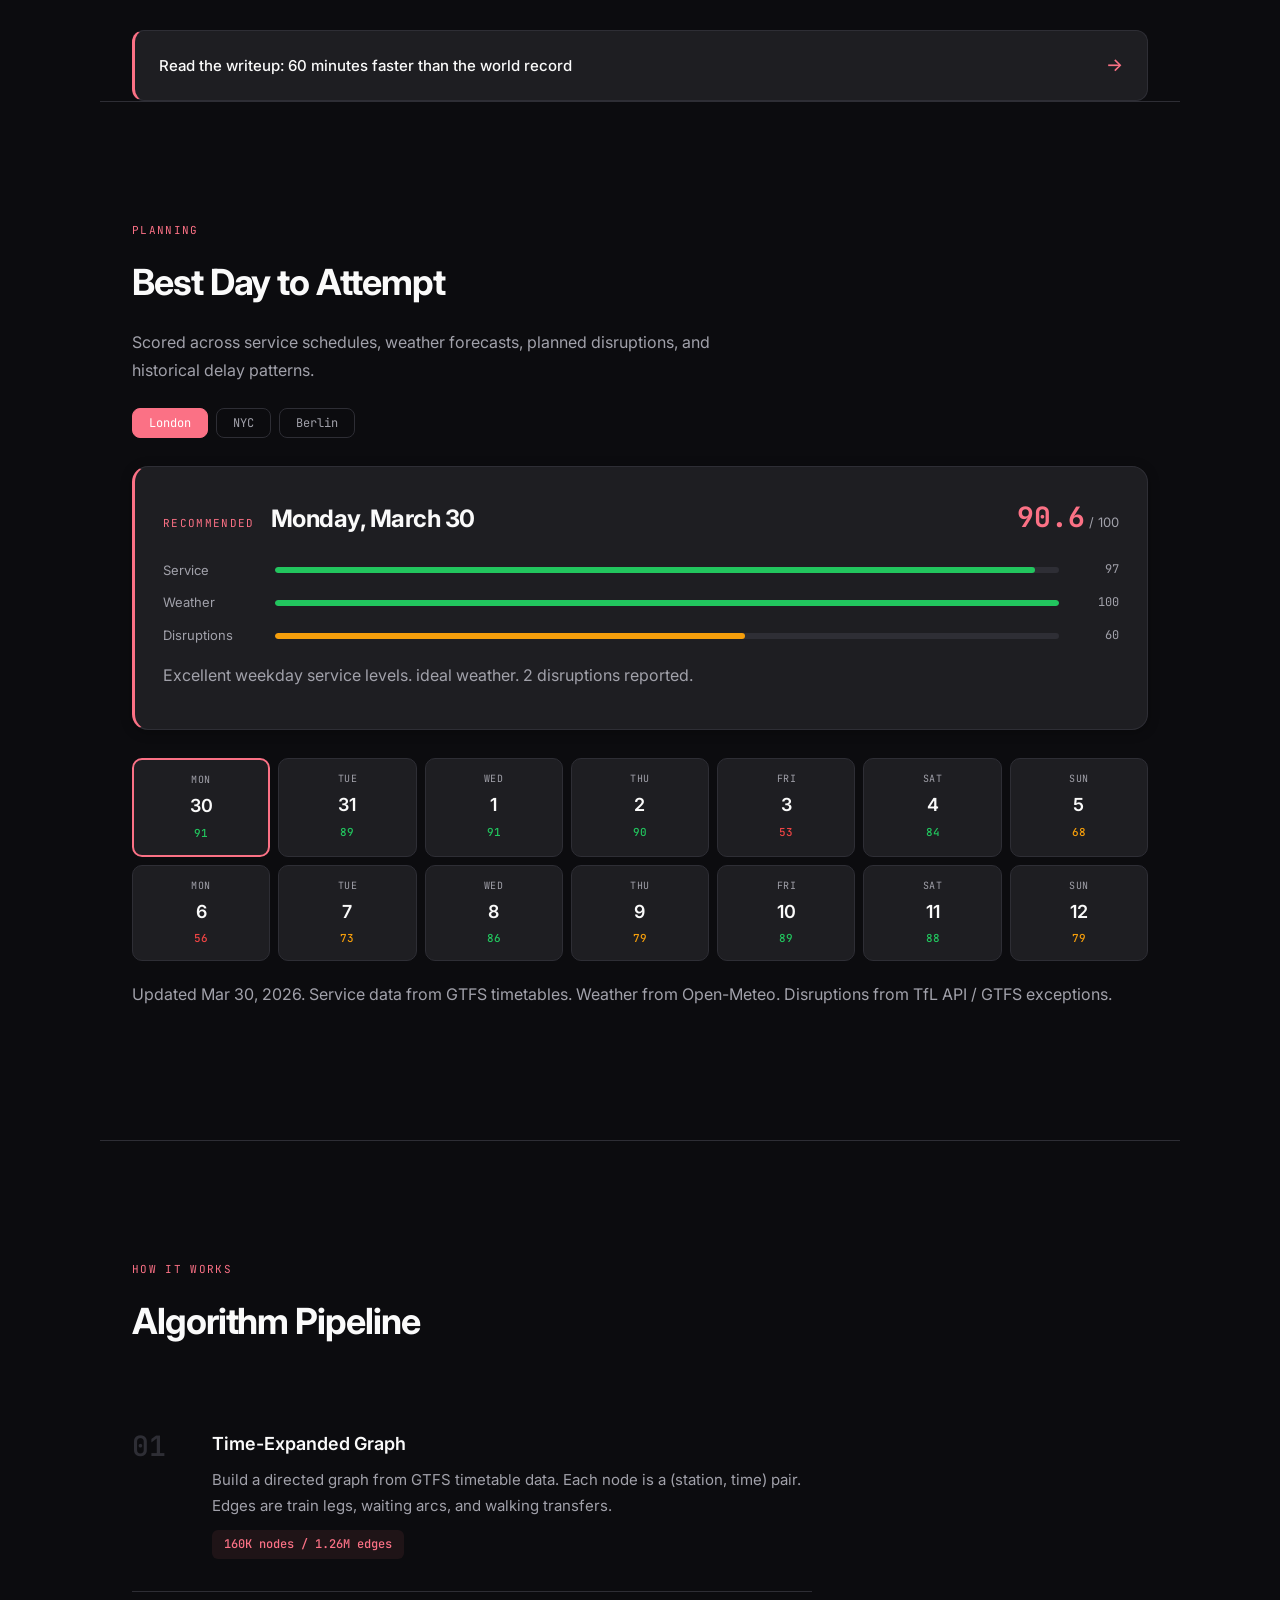
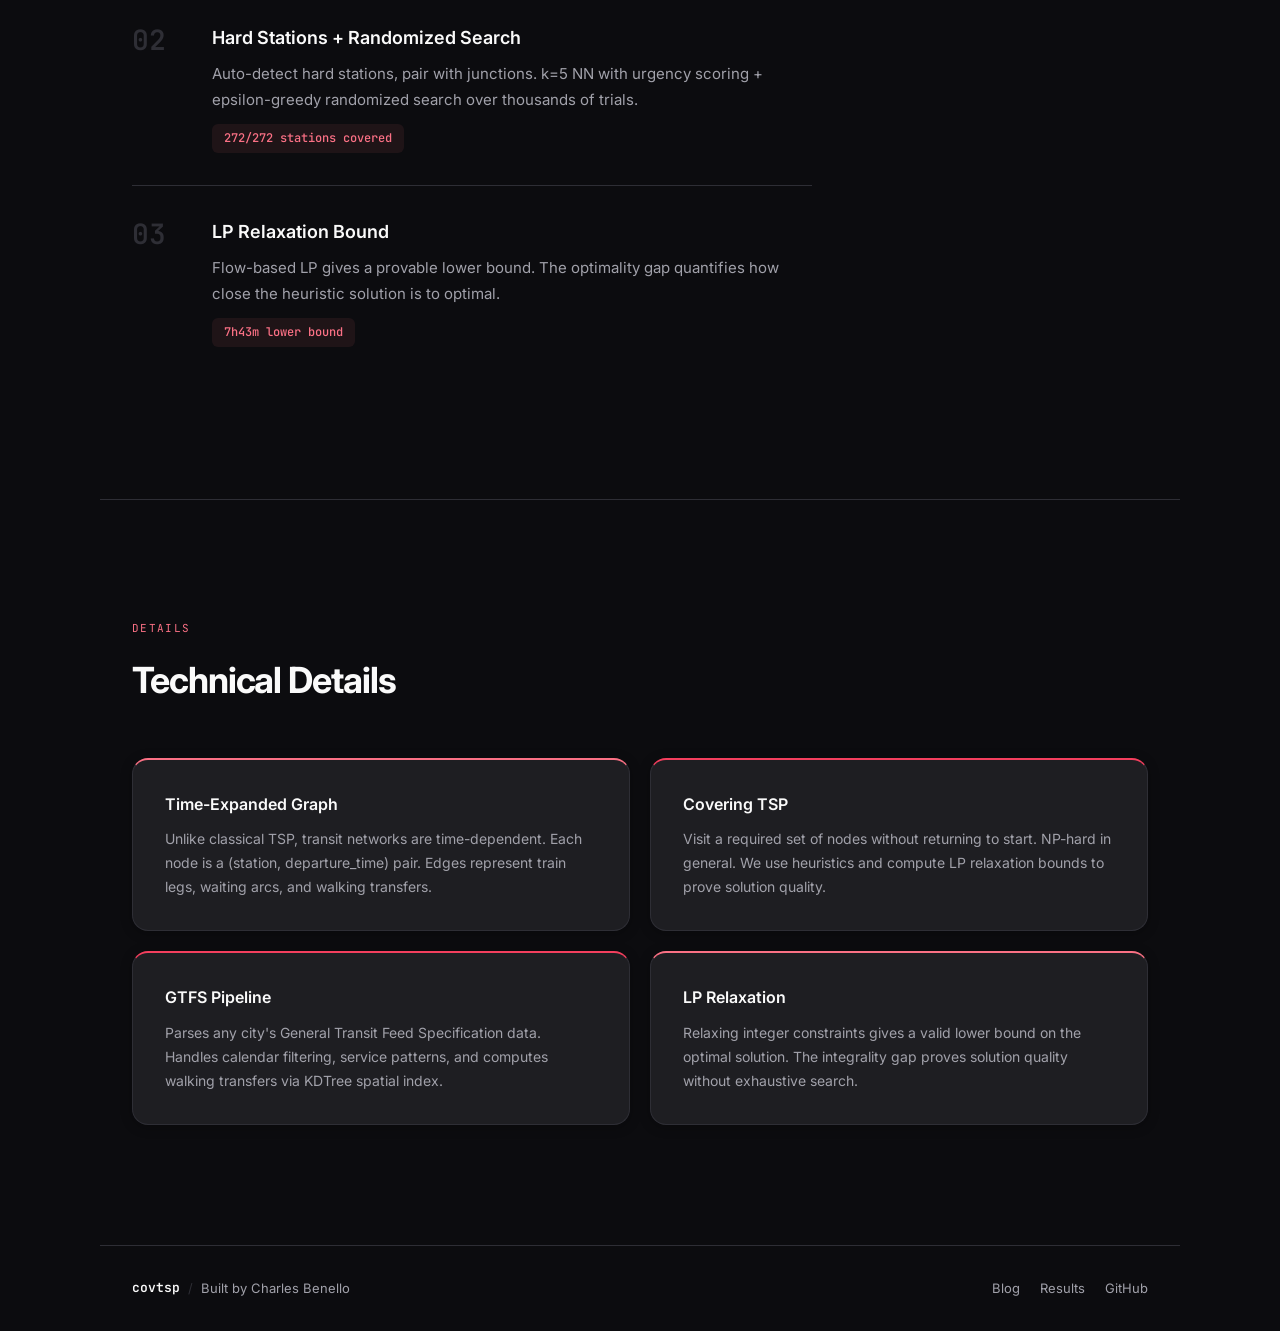
==== commit f8da0558: "Clean up website for applications: remove em dashes, expand blog, fix background - Remove all em das" ====
--- a/web/index.html
+++ b/web/index.html
@@ -3,9 +3,9 @@
 <head>
     <meta charset="UTF-8">
     <meta name="viewport" content="width=device-width, initial-scale=1.0">
-    <title>covtsp — Transit Coverage Optimization</title>
+    <title>covtsp | Transit Coverage Optimization</title>
     <meta name="description" content="Open-source Covering TSP solver for transit networks. Finds near-optimal routes through any city's GTFS data with LP relaxation bounds.">
-    <meta property="og:title" content="covtsp — Transit Coverage Optimization">
+    <meta property="og:title" content="covtsp | Transit Coverage Optimization">
     <meta property="og:description" content="Open-source Covering TSP solver for transit networks with provable quality bounds.">
     <meta property="og:type" content="website">
     <link rel="preconnect" href="https://fonts.googleapis.com">
@@ -88,7 +88,7 @@
         <div class="section-label">Background</div>
         <h2 class="section-title">London Tube Challenge</h2>
         <p class="section-desc">
-            Visit all 272 Underground stations as fast as possible. The Guinness World Record is <strong>17h45m</strong>. Our automated solver achieves <strong>16h45m</strong>&mdash;one hour faster than any human attempt.
+            Visit all 272 Underground stations as fast as possible. The Guinness World Record is <strong>17h45m</strong>. The automated solver achieves <strong>16h45m</strong>, one hour faster than any human attempt.
         </p>
         <div class="record-bars">
             <div class="record-row">
--- a/web/style.css
+++ b/web/style.css
@@ -1,4 +1,4 @@
-/* covtsp — Minimal & Elegant Redesign */
+/* covtsp - Minimal & Elegant Redesign */
 
 * { margin: 0; padding: 0; box-sizing: border-box; }
 
